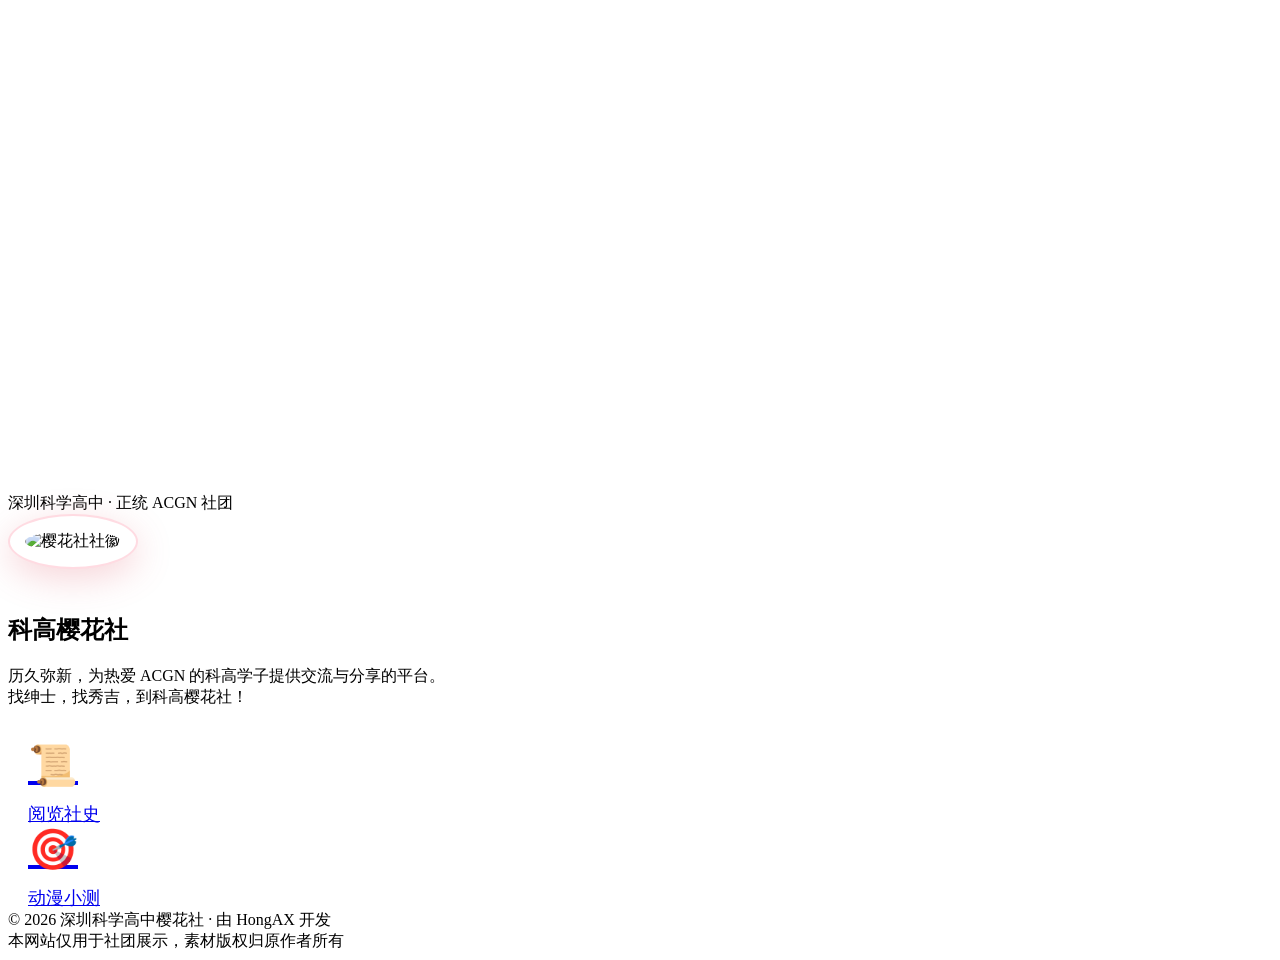
==== index.html @ a1b209fa "Add files via upload" ====
<!DOCTYPE html>
<html lang="zh-CN">
<head>
    <meta charset="UTF-8">
    <meta name="viewport" content="width=device-width, initial-scale=1.0">
    <title>科高樱花社 · 深圳科学高中 ACGN 同好会</title>
    <link rel="stylesheet" href="static/sakura.css">
    <style>
        /* ===== 针对主页的局部优化 ===== */
        .hero {
            padding-top: 120px;
        }
        .logo-wrapper {
            margin-bottom: 25px;
            display: inline-block;
            position: relative;
        }
        .logo-wrapper img {
            width: 160px;
            height: 160px;
            object-fit: contain;
            border-radius: 50%;
            background: #ffffff;
            padding: 15px;
            box-shadow: 0 10px 35px rgba(224, 90, 109, 0.25);
            transition: all 0.4s ease;
            border: 2px solid rgba(255, 183, 197, 0.5);
        }
        .logo-wrapper img:hover {
            transform: scale(1.05) rotate(5deg);
            box-shadow: 0 15px 45px rgba(224, 90, 109, 0.35);
        }
        .quick-nav {
            width: 100%;
            max-width: 800px;
            padding: 0 20px;
        }
        .btn-card {
            flex: 1;
            min-width: 260px;
            max-width: 360px;
            height: 140px;
            border-radius: 24px;
            padding: 20px;
        }
        .btn-card .icon {
            font-size: 2.5rem;
            margin-bottom: 12px;
        }
        .btn-card span {
            font-size: 1.15rem;
        }
        @media (max-width: 600px) {
            .hero { padding-top: 80px; }
            .logo-wrapper img { width: 130px; height: 130px; padding: 10px; }
            .btn-card { min-width: 100%; height: 110px; }
        }
    </style>
</head>
<body>
    <div class="sakura-bg" id="sakura-bg"></div>

    <section class="hero">
        <div class="hero-badge">深圳科学高中 · 正统 ACGN 社团</div>
        <div class="logo-wrapper">
            <img src="static/image/sakura.png" alt="樱花社社徽">
        </div>
        <h1>科高樱花社</h1>
        <p>历久弥新，为热爱 ACGN 的科高学子提供交流与分享的平台。<br>找绅士，找秀吉，到科高樱花社！</p>

        <div class="quick-nav">
            <a href="history/" class="btn-card">
                <div class="icon">📜</div>
                <span>阅览社史</span>
            </a>
            <a href="quiz/" class="btn-card">
                <div class="icon">🎯</div>
                <span>动漫小测</span>
            </a>
        </div>
    </section>

    <footer>
        © 2026 深圳科学高中樱花社 · 由 HongAX 开发<br>
        本网站仅用于社团展示，素材版权归原作者所有
    </footer>

    <script>
        const sakuraBg = document.getElementById('sakura-bg');
        for (let i = 0; i < 30; i++) {
            const sakura = document.createElement('div');
            sakura.classList.add('sakura');
            const size = Math.random() * 12 + 6;
            sakura.style.width = size + 'px';
            sakura.style.height = size + 'px';
            sakura.style.left = Math.random() * 100 + 'vw';
            sakura.style.animationDuration = (Math.random() * 5 + 8) + 's';
            sakura.style.animationDelay = Math.random() * 5 + 's';
            sakuraBg.appendChild(sakura);
        }
    </script>
    <script src="static/music-player.js" data-src="static/music/music.mp3"></script>
</body>
</html>
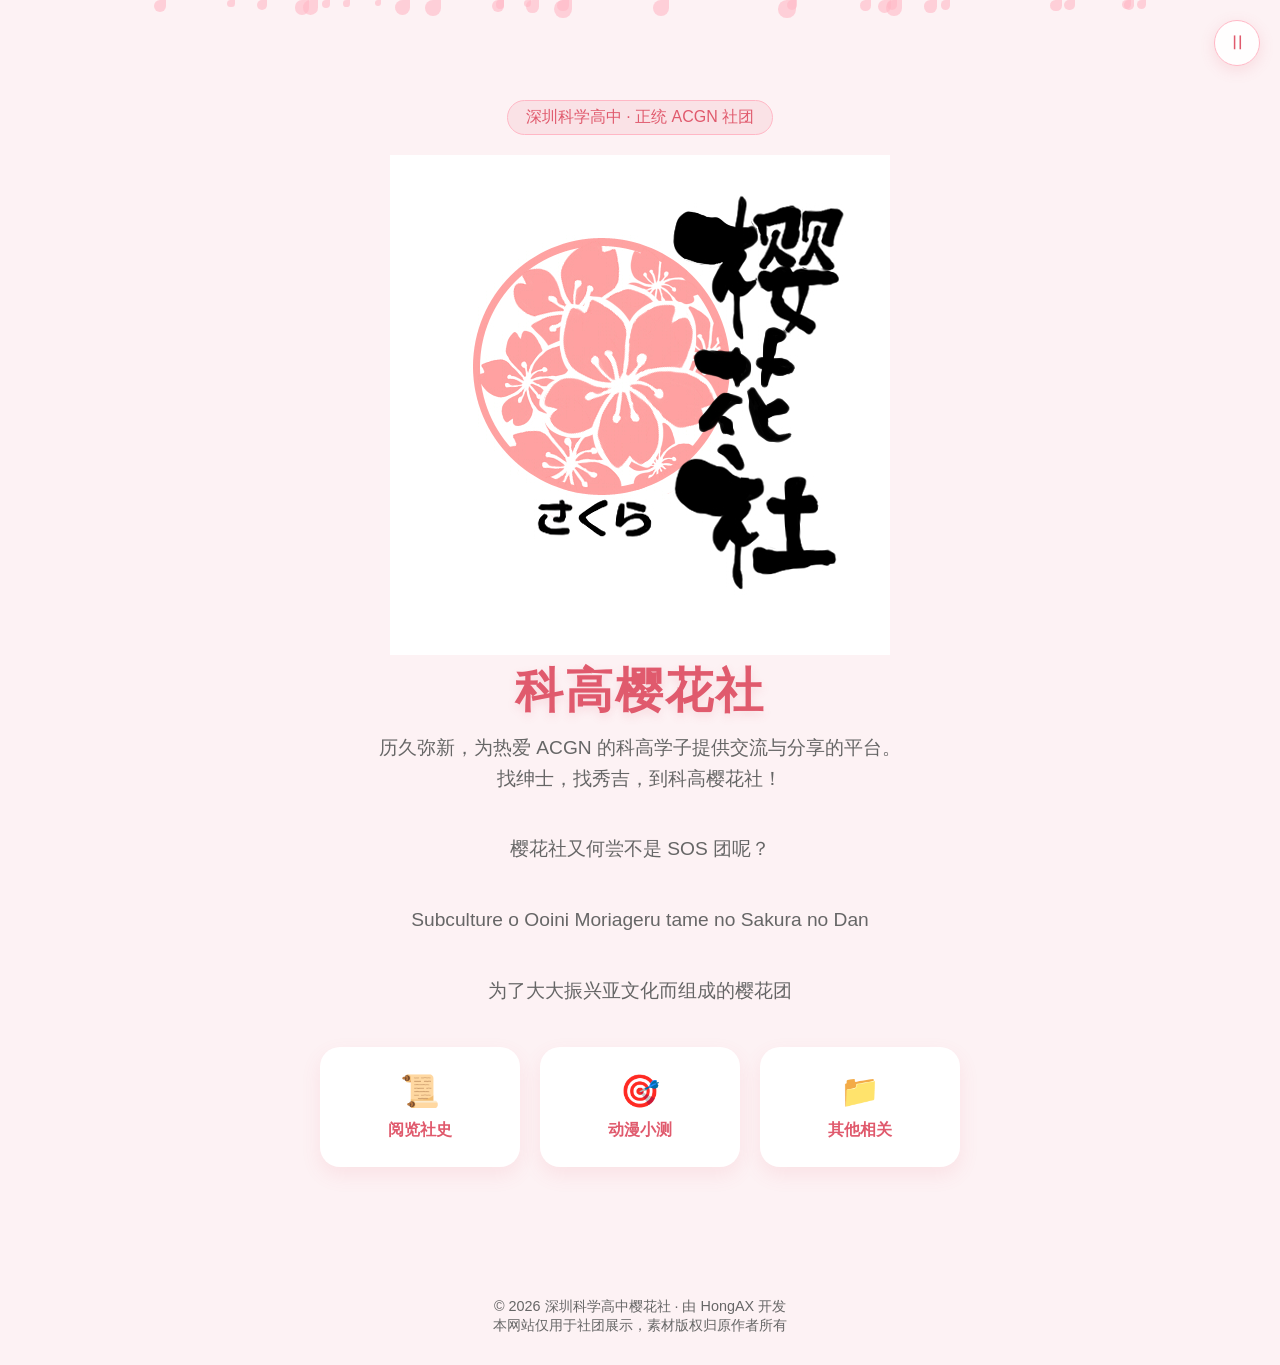
==== commit 202e36e8: "Add files via upload" ====
--- a/index.html
+++ b/index.html
@@ -5,57 +5,6 @@
     <meta name="viewport" content="width=device-width, initial-scale=1.0">
     <title>科高樱花社 · 深圳科学高中 ACGN 同好会</title>
     <link rel="stylesheet" href="static/sakura.css">
-    <style>
-        /* ===== 针对主页的局部优化 ===== */
-        .hero {
-            padding-top: 120px;
-        }
-        .logo-wrapper {
-            margin-bottom: 25px;
-            display: inline-block;
-            position: relative;
-        }
-        .logo-wrapper img {
-            width: 160px;
-            height: 160px;
-            object-fit: contain;
-            border-radius: 50%;
-            background: #ffffff;
-            padding: 15px;
-            box-shadow: 0 10px 35px rgba(224, 90, 109, 0.25);
-            transition: all 0.4s ease;
-            border: 2px solid rgba(255, 183, 197, 0.5);
-        }
-        .logo-wrapper img:hover {
-            transform: scale(1.05) rotate(5deg);
-            box-shadow: 0 15px 45px rgba(224, 90, 109, 0.35);
-        }
-        .quick-nav {
-            width: 100%;
-            max-width: 800px;
-            padding: 0 20px;
-        }
-        .btn-card {
-            flex: 1;
-            min-width: 260px;
-            max-width: 360px;
-            height: 140px;
-            border-radius: 24px;
-            padding: 20px;
-        }
-        .btn-card .icon {
-            font-size: 2.5rem;
-            margin-bottom: 12px;
-        }
-        .btn-card span {
-            font-size: 1.15rem;
-        }
-        @media (max-width: 600px) {
-            .hero { padding-top: 80px; }
-            .logo-wrapper img { width: 130px; height: 130px; padding: 10px; }
-            .btn-card { min-width: 100%; height: 110px; }
-        }
-    </style>
 </head>
 <body>
     <div class="sakura-bg" id="sakura-bg"></div>
@@ -68,6 +17,12 @@
         <h1>科高樱花社</h1>
         <p>历久弥新，为热爱 ACGN 的科高学子提供交流与分享的平台。<br>找绅士，找秀吉，到科高樱花社！</p>
 
+        <div class="sos-tribute">
+            <p class="sos-line1">樱花社又何尝不是 SOS 团呢？</p>
+            <p class="sos-line2">Subculture o Ooini Moriageru tame no Sakura no Dan</p>
+            <p class="sos-line3">为了大大振兴亚文化而组成的樱花团</p>
+        </div>
+
         <div class="quick-nav">
             <a href="history/" class="btn-card">
                 <div class="icon">📜</div>
@@ -76,6 +31,10 @@
             <a href="quiz/" class="btn-card">
                 <div class="icon">🎯</div>
                 <span>动漫小测</span>
+            </a>
+            <a href="links/" class="btn-card">
+                <div class="icon">📁</div>
+                <span>其他相关</span>
             </a>
         </div>
     </section>
--- a/static/sakura.css
+++ b/static/sakura.css
@@ -0,0 +1,447 @@
+:root {
+    --sakura-pink: #ffb7c5;
+    --sakura-dark: #e05a6d;
+    --bg-color: #fdf2f4;
+    --text-main: #333;
+    --text-sub: #666;
+    --card-bg: rgba(255, 255, 255, 0.85);
+}
+
+* {
+    margin: 0;
+    padding: 0;
+    box-sizing: border-box;
+    font-family: -apple-system, BlinkMacSystemFont, "Segoe UI", Roboto, "Helvetica Neue", Arial, sans-serif;
+}
+
+body {
+    background-color: var(--bg-color);
+    color: var(--text-main);
+    min-height: 100vh;
+    display: flex;
+    flex-direction: column;
+}
+
+/* ===== 导航栏 ===== */
+nav {
+    position: fixed;
+    top: 0;
+    width: 100%;
+    display: flex;
+    justify-content: center;
+    gap: 20px;
+    padding: 15px;
+    background: rgba(255, 255, 255, 0.85);
+    backdrop-filter: blur(10px);
+    box-shadow: 0 4px 15px rgba(0, 0, 0, 0.05);
+    z-index: 100;
+}
+
+nav a {
+    color: var(--text-sub);
+    text-decoration: none;
+    font-weight: 600;
+    padding: 5px 15px;
+    border-radius: 20px;
+    transition: all 0.3s;
+}
+
+nav a:hover,
+nav a.active {
+    background: var(--sakura-dark);
+    color: white;
+}
+
+/* ===== 页脚 ===== */
+footer {
+    text-align: center;
+    padding: 30px;
+    color: var(--text-sub);
+    font-size: 0.9rem;
+    margin-top: auto;
+}
+
+/* ===== 主页特有样式 ===== */
+.sakura-bg {
+    position: fixed;
+    top: 0;
+    left: 0;
+    width: 100%;
+    height: 100%;
+    pointer-events: none;
+    z-index: 0;
+    overflow: hidden;
+}
+
+.sakura {
+    position: absolute;
+    background: var(--sakura-pink);
+    border-radius: 50% 0 50% 50%;
+    opacity: 0.6;
+    animation: fall linear infinite;
+}
+
+@keyframes fall {
+    0% { transform: translateY(-10vh) rotate(0deg); }
+    100% { transform: translateY(110vh) rotate(360deg); }
+}
+
+.hero {
+    position: relative;
+    z-index: 1;
+    min-height: 80vh;
+    display: flex;
+    flex-direction: column;
+    align-items: center;
+    justify-content: center;
+    text-align: center;
+    padding: 100px 20px 40px;
+}
+
+.hero-badge {
+    display: inline-block;
+    background: rgba(224, 90, 109, 0.1);
+    color: var(--sakura-dark);
+    padding: 6px 18px;
+    border-radius: 30px;
+    font-weight: 500;
+    margin-bottom: 20px;
+    border: 1px solid var(--sakura-pink);
+}
+
+.hero h1 {
+    font-size: 3rem;
+    color: var(--sakura-dark);
+    margin-bottom: 10px;
+    letter-spacing: 2px;
+    text-shadow: 0 4px 10px rgba(224, 90, 109, 0.15);
+}
+
+.hero p {
+    font-size: 1.2rem;
+    color: var(--text-sub);
+    max-width: 600px;
+    line-height: 1.6;
+    margin-bottom: 40px;
+}
+
+.logo-container {
+    display: flex;
+    justify-content: center;
+    gap: 40px;
+    flex-wrap: wrap;
+    margin-bottom: 40px;
+}
+
+.logo-item {
+    background: var(--card-bg);
+    backdrop-filter: blur(8px);
+    padding: 20px;
+    border-radius: 20px;
+    box-shadow: 0 8px 25px rgba(0, 0, 0, 0.06);
+    transition: transform 0.3s;
+}
+
+.logo-item:hover { transform: translateY(-5px); }
+
+.logo-item img {
+    max-width: 180px;
+    height: auto;
+    display: block;
+    margin: 0 auto 10px;
+    border-radius: 10px;
+}
+
+.logo-item span {
+    font-size: 0.9rem;
+    color: var(--text-sub);
+    font-weight: 500;
+}
+
+.quick-nav {
+    display: flex;
+    gap: 20px;
+    justify-content: center;
+    flex-wrap: wrap;
+    z-index: 1;
+    position: relative;
+    margin-bottom: 60px;
+}
+
+.btn-card {
+    display: flex;
+    flex-direction: column;
+    align-items: center;
+    justify-content: center;
+    width: 200px;
+    height: 120px;
+    background: white;
+    border-radius: 20px;
+    text-decoration: none;
+    color: var(--text-main);
+    box-shadow: 0 8px 20px rgba(224, 90, 109, 0.1);
+    transition: all 0.3s;
+    border: 2px solid transparent;
+}
+
+.btn-card:hover {
+    border-color: var(--sakura-pink);
+    transform: scale(1.05);
+}
+
+.btn-card .icon { font-size: 2rem; margin-bottom: 10px; }
+.btn-card span { font-weight: 600; color: var(--sakura-dark); }
+
+/* ===== 社史页特有样式 ===== */
+.container {
+    max-width: 800px;
+    margin: 100px auto 0;
+    padding: 0 20px;
+    flex: 1;
+    width: 100%;
+}
+
+.page-title {
+    text-align: center;
+    margin-bottom: 50px;
+}
+
+.page-title h1 {
+    font-size: 2.5rem;
+    color: var(--sakura-dark);
+    margin-bottom: 10px;
+}
+
+.page-title p { color: var(--text-sub); }
+
+.timeline {
+    position: relative;
+    padding-left: 30px;
+}
+
+.timeline::before {
+    content: '';
+    position: absolute;
+    left: 0;
+    top: 0;
+    height: 100%;
+    width: 3px;
+    background: var(--sakura-pink);
+    border-radius: 2px;
+}
+
+.timeline-item {
+    position: relative;
+    margin-bottom: 40px;
+}
+
+.timeline-item::before {
+    content: '';
+    position: absolute;
+    left: -37px;
+    top: 5px;
+    width: 15px;
+    height: 15px;
+    border-radius: 50%;
+    background: var(--sakura-dark);
+    border: 3px solid #fff;
+    box-shadow: 0 0 0 3px var(--sakura-pink);
+}
+
+.timeline-content {
+    background: var(--card-bg);
+    padding: 25px;
+    border-radius: 16px;
+    box-shadow: 0 4px 15px rgba(0, 0, 0, 0.04);
+    transition: transform 0.3s;
+}
+
+.timeline-content:hover { transform: translateY(-3px); }
+
+.timeline-year {
+    display: inline-block;
+    background: rgba(224, 90, 109, 0.1);
+    color: var(--sakura-dark);
+    padding: 4px 12px;
+    border-radius: 20px;
+    font-weight: 700;
+    margin-bottom: 10px;
+}
+
+.timeline-content h3 {
+    margin-bottom: 10px;
+    color: #222;
+    font-size: 1.2rem;
+}
+
+.timeline-content p {
+    color: var(--text-sub);
+    line-height: 1.7;
+    font-size: 0.95rem;
+    margin-bottom: 8px;
+}
+
+.timeline-content .highlight {
+    color: var(--sakura-dark);
+    font-weight: 600;
+}
+
+.history-img {
+    max-width: 100%;
+    border-radius: 10px;
+    margin-top: 15px;
+    box-shadow: 0 2px 10px rgba(0, 0, 0, 0.1);
+}
+
+.appendix {
+    margin-top: 60px;
+    background: white;
+    border-radius: 20px;
+    padding: 30px;
+    box-shadow: 0 8px 25px rgba(0, 0, 0, 0.05);
+}
+
+.appendix h2 {
+    color: var(--sakura-dark);
+    margin-bottom: 20px;
+    font-size: 1.5rem;
+    border-bottom: 2px solid var(--sakura-pink);
+    padding-bottom: 10px;
+}
+
+.appendix table {
+    width: 100%;
+    border-collapse: collapse;
+    margin-bottom: 30px;
+}
+
+.appendix th,
+.appendix td {
+    text-align: left;
+    padding: 12px 10px;
+    border-bottom: 1px solid #f0f0f0;
+    font-size: 0.95rem;
+}
+
+.appendix th {
+    color: var(--sakura-dark);
+    font-weight: 600;
+}
+
+.appendix tr:hover { background-color: #fdf2f4; }
+
+/* ===== 小测试页特有样式 ===== */
+.quiz-card {
+    background: var(--card-bg);
+    border-radius: 24px;
+    padding: 40px 30px;
+    box-shadow: 0 10px 30px rgba(224, 90, 109, 0.1);
+}
+
+.quiz-card h1 {
+    text-align: center;
+    color: var(--sakura-dark);
+    margin-bottom: 30px;
+    font-size: 1.8rem;
+}
+
+.question { margin-bottom: 25px; }
+
+.question p {
+    font-weight: 600;
+    margin-bottom: 12px;
+    font-size: 1.05rem;
+}
+
+.options {
+    display: flex;
+    flex-direction: column;
+    gap: 10px;
+}
+
+.options label {
+    display: flex;
+    align-items: center;
+    background: #f9f9f9;
+    padding: 12px 15px;
+    border-radius: 12px;
+    cursor: pointer;
+    transition: all 0.2s;
+    border: 1px solid transparent;
+}
+
+.options label:hover {
+    background: #fdf2f4;
+    border-color: var(--sakura-pink);
+}
+
+.options input {
+    margin-right: 12px;
+    accent-color: var(--sakura-dark);
+}
+
+.btn-submit {
+    width: 100%;
+    padding: 15px;
+    background: var(--sakura-dark);
+    color: white;
+    border: none;
+    border-radius: 15px;
+    font-size: 1.1rem;
+    font-weight: 700;
+    cursor: pointer;
+    transition: all 0.3s;
+    margin-top: 20px;
+}
+
+.btn-submit:hover {
+    background: #c94b5b;
+    transform: translateY(-2px);
+    box-shadow: 0 6px 15px rgba(224, 90, 109, 0.3);
+}
+
+.result { text-align: center; display: none; }
+.result h2 { color: var(--sakura-dark); font-size: 2rem; margin-bottom: 15px; }
+.result p { font-size: 1.1rem; color: var(--text-sub); line-height: 1.6; margin-bottom: 20px; }
+.result .score { font-size: 3rem; color: var(--sakura-dark); font-weight: bold; }
+
+/* ===== 响应式 ===== */
+@media (max-width: 600px) {
+    .hero h1 { font-size: 2.2rem; }
+    .page-title h1 { font-size: 2rem; }
+    .logo-container { gap: 20px; }
+    .logo-item img { max-width: 120px; }
+}
+
+/* ===== 背景音乐开关 ===== */
+#music-toggle {
+    position: fixed;
+    top: 20px;
+    right: 20px;
+    z-index: 1000;
+    width: 46px;
+    height: 46px;
+    border-radius: 50%;
+    border: 1px solid var(--sakura-pink);
+    background: rgba(255, 255, 255, 0.9);
+    backdrop-filter: blur(8px);
+    color: var(--sakura-dark);
+    font-size: 1.2rem;
+    cursor: pointer;
+    display: flex;
+    align-items: center;
+    justify-content: center;
+    box-shadow: 0 4px 15px rgba(224, 90, 109, 0.15);
+    transition: all 0.3s;
+}
+
+#music-toggle:hover {
+    background: var(--sakura-dark);
+    color: white;
+    transform: translateY(-2px) scale(1.05);
+    box-shadow: 0 6px 20px rgba(224, 90, 109, 0.3);
+}
+
+#music-toggle.muted {
+    opacity: 0.6;
+}
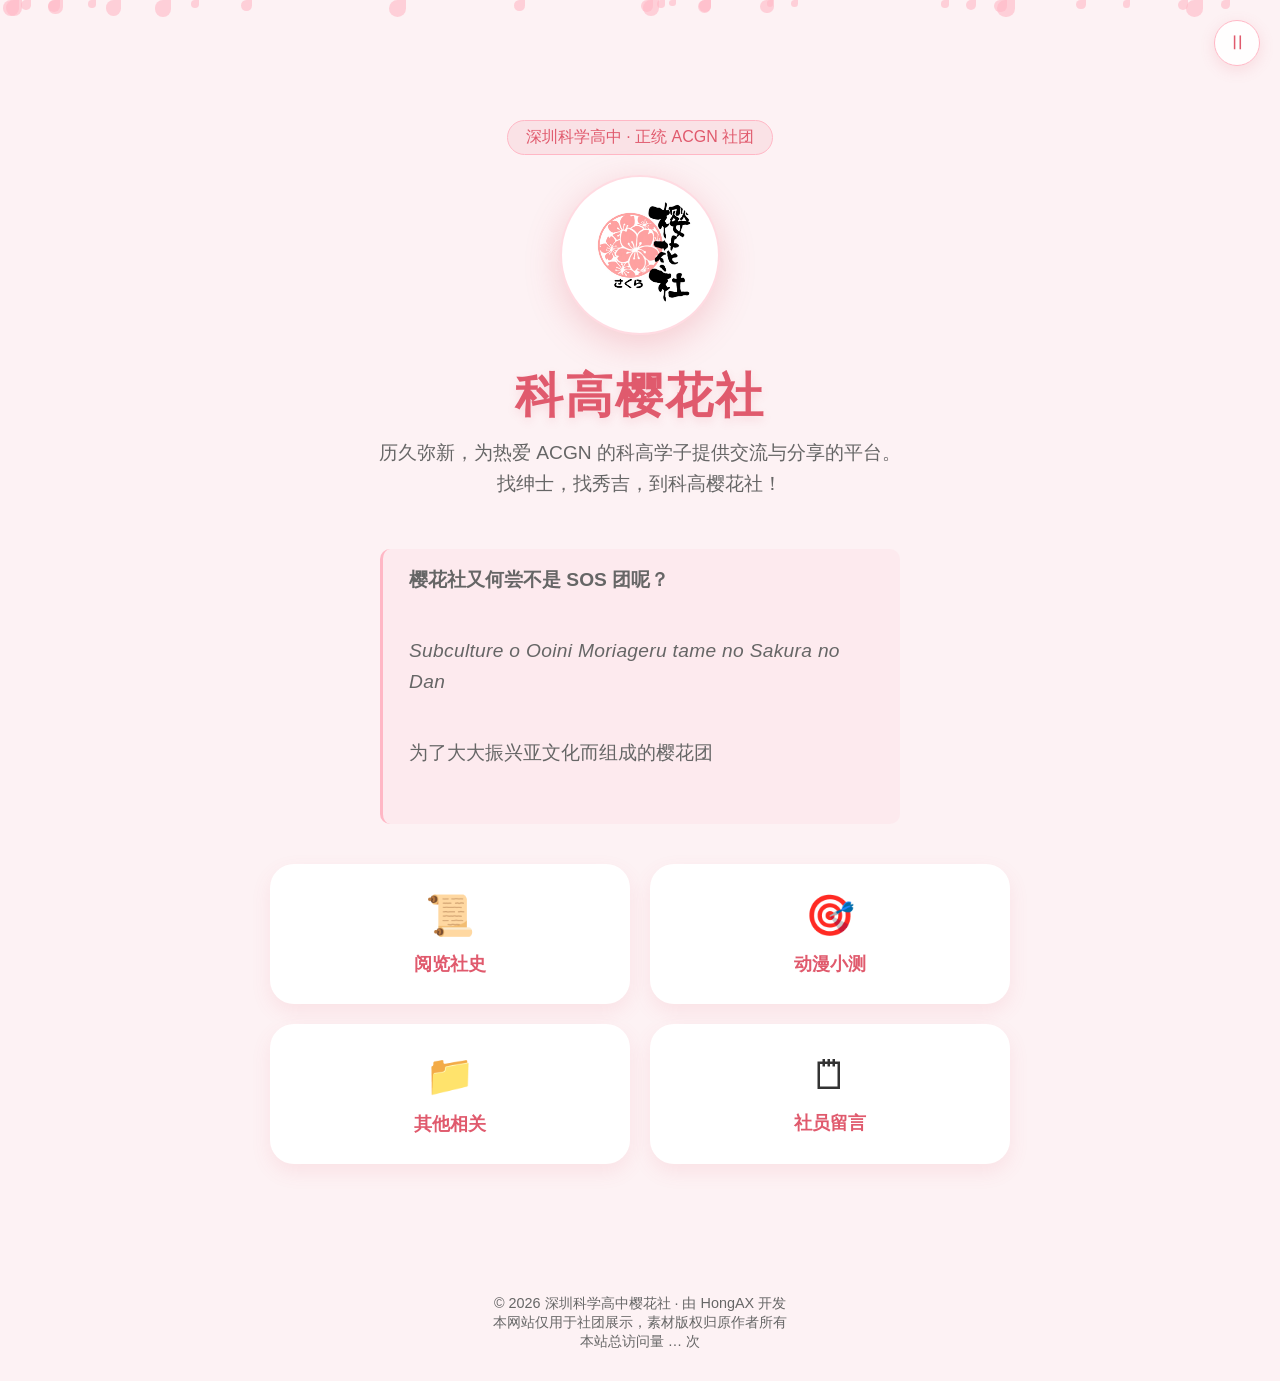
==== commit b3e175b9: "更新 index.html" ====
--- a/index.html
+++ b/index.html
@@ -36,12 +36,19 @@
                 <div class="icon">📁</div>
                 <span>其他相关</span>
             </a>
+            <a href="comment/" class="btn-card">
+                <div class="icon">🗒</div>
+                <span>社员留言</span>
+            </a>
         </div>
     </section>
 
     <footer>
         © 2026 深圳科学高中樱花社 · 由 HongAX 开发<br>
         本网站仅用于社团展示，素材版权归原作者所有
+        <div class="visit-counter">
+            <span id="busuanzi_container_site_pv">本站总访问量 <span id="busuanzi_value_site_pv">…</span> 次</span>
+        </div>
     </footer>
 
     <script>
@@ -59,5 +66,6 @@
         }
     </script>
     <script src="static/music-player.js" data-src="static/music/music.mp3"></script>
+    <script defer src="https://events.vercount.one/js"></script>
 </body>
 </html>
--- a/static/sakura.css
+++ b/static/sakura.css
@@ -22,37 +22,11 @@
     flex-direction: column;
 }
 
-/* ===== 导航栏 ===== */
-nav {
-    position: fixed;
-    top: 0;
-    width: 100%;
-    display: flex;
-    justify-content: center;
-    gap: 20px;
-    padding: 15px;
-    background: rgba(255, 255, 255, 0.85);
-    backdrop-filter: blur(10px);
-    box-shadow: 0 4px 15px rgba(0, 0, 0, 0.05);
-    z-index: 100;
-}
-
-nav a {
-    color: var(--text-sub);
-    text-decoration: none;
-    font-weight: 600;
-    padding: 5px 15px;
-    border-radius: 20px;
-    transition: all 0.3s;
-}
-
-nav a:hover,
-nav a.active {
-    background: var(--sakura-dark);
-    color: white;
-}
-
-/* ===== 页脚 ===== */
+/* ============================================================
+   一、全局元素
+   ============================================================ */
+
+/* 页脚 */
 footer {
     text-align: center;
     padding: 30px;
@@ -61,7 +35,7 @@
     margin-top: auto;
 }
 
-/* ===== 主页特有样式 ===== */
+/* 樱花飘落背景 */
 .sakura-bg {
     position: fixed;
     top: 0;
@@ -86,6 +60,93 @@
     100% { transform: translateY(110vh) rotate(360deg); }
 }
 
+/* 通用内容容器（社史 / 小测试 / 链接页共用） */
+.container {
+    max-width: 800px;
+    margin: 100px auto 0;
+    padding: 0 20px;
+    flex: 1;
+    width: 100%;
+}
+
+/* 通用页面标题 */
+.page-title {
+    text-align: center;
+    margin-bottom: 50px;
+}
+
+.page-title h1 {
+    font-size: 2.5rem;
+    color: var(--sakura-dark);
+    margin-bottom: 10px;
+}
+
+.page-title p { color: var(--text-sub); }
+
+/* 返回主页悬浮按钮（子页面共用） */
+.back-home {
+    position: fixed;
+    top: 20px;
+    left: 20px;
+    z-index: 100;
+    background: rgba(255, 255, 255, 0.9);
+    backdrop-filter: blur(8px);
+    color: var(--sakura-dark);
+    text-decoration: none;
+    font-weight: 600;
+    padding: 8px 18px;
+    border-radius: 30px;
+    box-shadow: 0 4px 15px rgba(224, 90, 109, 0.15);
+    transition: all 0.3s;
+    border: 1px solid var(--sakura-pink);
+    font-size: 0.9rem;
+}
+
+.back-home:hover {
+    background: var(--sakura-dark);
+    color: white;
+    transform: translateY(-2px);
+    box-shadow: 0 6px 20px rgba(224, 90, 109, 0.3);
+}
+
+/* 背景音乐开关 */
+#music-toggle {
+    position: fixed;
+    top: 20px;
+    right: 20px;
+    z-index: 1000;
+    width: 46px;
+    height: 46px;
+    border-radius: 50%;
+    border: 1px solid var(--sakura-pink);
+    background: rgba(255, 255, 255, 0.9);
+    backdrop-filter: blur(8px);
+    color: var(--sakura-dark);
+    font-size: 1.2rem;
+    cursor: pointer;
+    display: flex;
+    align-items: center;
+    justify-content: center;
+    box-shadow: 0 4px 15px rgba(224, 90, 109, 0.15);
+    transition: all 0.3s;
+}
+
+#music-toggle:hover {
+    background: var(--sakura-dark);
+    color: white;
+    transform: translateY(-2px) scale(1.05);
+    box-shadow: 0 6px 20px rgba(224, 90, 109, 0.3);
+}
+
+#music-toggle.muted {
+    opacity: 0.6;
+}
+
+
+/* ============================================================
+   二、主页样式
+   ============================================================ */
+
 .hero {
     position: relative;
     z-index: 1;
@@ -95,7 +156,7 @@
     align-items: center;
     justify-content: center;
     text-align: center;
-    padding: 100px 20px 40px;
+    padding: 120px 20px 40px; /* 覆盖基础 padding-top */
 }
 
 .hero-badge {
@@ -125,39 +186,31 @@
     margin-bottom: 40px;
 }
 
-.logo-container {
-    display: flex;
-    justify-content: center;
-    gap: 40px;
-    flex-wrap: wrap;
-    margin-bottom: 40px;
-}
-
-.logo-item {
-    background: var(--card-bg);
-    backdrop-filter: blur(8px);
-    padding: 20px;
-    border-radius: 20px;
-    box-shadow: 0 8px 25px rgba(0, 0, 0, 0.06);
-    transition: transform 0.3s;
-}
-
-.logo-item:hover { transform: translateY(-5px); }
-
-.logo-item img {
-    max-width: 180px;
-    height: auto;
-    display: block;
-    margin: 0 auto 10px;
-    border-radius: 10px;
-}
-
-.logo-item span {
-    font-size: 0.9rem;
-    color: var(--text-sub);
-    font-weight: 500;
-}
-
+/* 社徽 Logo */
+.logo-wrapper {
+    margin-bottom: 25px;
+    display: inline-block;
+    position: relative;
+}
+
+.logo-wrapper img {
+    width: 160px;
+    height: 160px;
+    object-fit: contain;
+    border-radius: 50%;
+    background: #ffffff;
+    padding: 15px;
+    box-shadow: 0 10px 35px rgba(224, 90, 109, 0.25);
+    transition: all 0.4s ease;
+    border: 2px solid rgba(255, 183, 197, 0.5);
+}
+
+.logo-wrapper img:hover {
+    transform: scale(1.05) rotate(5deg);
+    box-shadow: 0 15px 45px rgba(224, 90, 109, 0.35);
+}
+
+/* 快捷入口 */
 .quick-nav {
     display: flex;
     gap: 20px;
@@ -166,6 +219,9 @@
     z-index: 1;
     position: relative;
     margin-bottom: 60px;
+    width: 100%;
+    max-width: 800px;
+    padding: 0 20px;
 }
 
 .btn-card {
@@ -173,15 +229,18 @@
     flex-direction: column;
     align-items: center;
     justify-content: center;
-    width: 200px;
-    height: 120px;
+    flex: 1;
+    min-width: 260px;
+    max-width: 360px;
+    height: 140px;
     background: white;
-    border-radius: 20px;
+    border-radius: 24px;
     text-decoration: none;
     color: var(--text-main);
     box-shadow: 0 8px 20px rgba(224, 90, 109, 0.1);
     transition: all 0.3s;
     border: 2px solid transparent;
+    padding: 20px;
 }
 
 .btn-card:hover {
@@ -189,30 +248,47 @@
     transform: scale(1.05);
 }
 
-.btn-card .icon { font-size: 2rem; margin-bottom: 10px; }
-.btn-card span { font-weight: 600; color: var(--sakura-dark); }
-
-/* ===== 社史页特有样式 ===== */
-.container {
-    max-width: 800px;
-    margin: 100px auto 0;
-    padding: 0 20px;
-    flex: 1;
-    width: 100%;
-}
-
-.page-title {
-    text-align: center;
-    margin-bottom: 50px;
-}
-
-.page-title h1 {
-    font-size: 2.5rem;
-    color: var(--sakura-dark);
-    margin-bottom: 10px;
-}
-
-.page-title p { color: var(--text-sub); }
+.btn-card .icon { font-size: 2.5rem; margin-bottom: 12px; }
+.btn-card span { font-weight: 600; color: var(--sakura-dark); font-size: 1.15rem; }
+
+/* S.O.S. 团致敬 */
+.sos-tribute {
+    margin-top: 10px;
+    margin-bottom: 40px;
+    padding: 16px 26px;
+    background: rgba(255, 183, 197, 0.12);
+    border-left: 3px solid var(--sakura-pink);
+    border-radius: 10px;
+    text-align: left;
+    max-width: 520px;
+    display: inline-block;
+}
+
+.sos-line1 {
+    font-size: 0.95rem;
+    color: var(--sakura-dark);
+    font-weight: 700;
+    margin-bottom: 8px;
+}
+
+.sos-line2 {
+    font-size: 0.8rem;
+    color: var(--text-sub);
+    font-style: italic;
+    letter-spacing: 0.3px;
+    margin-bottom: 5px;
+    word-break: break-word;
+}
+
+.sos-line3 {
+    font-size: 0.85rem;
+    color: var(--text-sub);
+}
+
+
+/* ============================================================
+   三、社史页样式
+   ============================================================ */
 
 .timeline {
     position: relative;
@@ -286,13 +362,28 @@
     font-weight: 600;
 }
 
+/* 社史图片 */
 .history-img {
     max-width: 100%;
-    border-radius: 10px;
+    height: auto;
+    border-radius: 12px;
+    box-shadow: 0 4px 15px rgba(0, 0, 0, 0.1);
     margin-top: 15px;
-    box-shadow: 0 2px 10px rgba(0, 0, 0, 0.1);
-}
-
+    display: block;
+}
+
+.history-img-grid {
+    display: grid;
+    grid-template-columns: 1fr 1fr;
+    gap: 15px;
+    margin-top: 15px;
+}
+
+.history-img-grid .history-img {
+    margin-top: 0;
+}
+
+/* 附录表格 */
 .appendix {
     margin-top: 60px;
     background: white;
@@ -330,7 +421,11 @@
 
 .appendix tr:hover { background-color: #fdf2f4; }
 
-/* ===== 小测试页特有样式 ===== */
+
+/* ============================================================
+   四、小测试页样式
+   ============================================================ */
+
 .quiz-card {
     background: var(--card-bg);
     border-radius: 24px;
@@ -345,7 +440,29 @@
     font-size: 1.8rem;
 }
 
-.question { margin-bottom: 25px; }
+/* 进度显示 */
+.progress-bar {
+    text-align: center;
+    margin-bottom: 20px;
+    color: var(--text-sub);
+    font-size: 0.95rem;
+    font-weight: 500;
+}
+
+.progress-bar .current {
+    color: var(--sakura-dark);
+    font-weight: 700;
+    font-size: 1.1rem;
+}
+
+/* 单题卡片 */
+.question {
+    margin-bottom: 25px;
+    min-height: 200px;
+    display: flex;
+    flex-direction: column;
+    justify-content: center;
+}
 
 .question p {
     font-weight: 600;
@@ -380,6 +497,7 @@
     accent-color: var(--sakura-dark);
 }
 
+/* 通用提交按钮 */
 .btn-submit {
     width: 100%;
     padding: 15px;
@@ -400,48 +518,214 @@
     box-shadow: 0 6px 15px rgba(224, 90, 109, 0.3);
 }
 
+/* 上一题 / 下一题按钮 */
+.nav-buttons {
+    display: flex;
+    gap: 12px;
+    margin-top: 25px;
+}
+
+.btn-nav {
+    flex: 1;
+    padding: 14px;
+    border: 1px solid var(--sakura-pink);
+    background: rgba(255, 255, 255, 0.6);
+    color: var(--sakura-dark);
+    border-radius: 15px;
+    font-size: 1rem;
+    font-weight: 600;
+    cursor: pointer;
+    transition: all 0.3s;
+    font-family: inherit;
+}
+
+.btn-nav:hover:not(:disabled) {
+    background: var(--sakura-pink);
+    color: white;
+    transform: translateY(-2px);
+    box-shadow: 0 6px 15px rgba(224, 90, 109, 0.2);
+}
+
+.btn-nav:disabled {
+    opacity: 0.35;
+    cursor: not-allowed;
+}
+
+/* 淡入动画 */
+.fade-in {
+    animation: fadeIn 0.3s ease;
+}
+
+@keyframes fadeIn {
+    from { opacity: 0; transform: translateX(10px); }
+    to { opacity: 1; transform: translateX(0); }
+}
+
+/* 结果页 */
 .result { text-align: center; display: none; }
 .result h2 { color: var(--sakura-dark); font-size: 2rem; margin-bottom: 15px; }
 .result p { font-size: 1.1rem; color: var(--text-sub); line-height: 1.6; margin-bottom: 20px; }
 .result .score { font-size: 3rem; color: var(--sakura-dark); font-weight: bold; }
 
-/* ===== 响应式 ===== */
+.result-buttons {
+    display: flex;
+    gap: 12px;
+    flex-wrap: wrap;
+}
+
+.result-buttons .btn-submit {
+    flex: 1;
+    min-width: 140px;
+}
+
+/* 次级按钮（再测一次旁边的“看看社史”） */
+.btn-outline {
+    background: rgba(255, 255, 255, 0.6);
+    color: var(--sakura-dark);
+    border: 1px solid var(--sakura-pink);
+}
+
+.btn-outline:hover {
+    background: var(--sakura-pink);
+    color: white;
+}
+
+
+/* ============================================================
+   五、相关链接页样式
+   ============================================================ */
+
+.link-section {
+    margin-bottom: 50px;
+}
+
+.link-section-title {
+    font-size: 1.4rem;
+    color: var(--sakura-dark);
+    margin-bottom: 20px;
+    padding-left: 12px;
+    border-left: 4px solid var(--sakura-pink);
+    font-weight: 700;
+}
+
+.link-grid {
+    display: grid;
+    grid-template-columns: repeat(auto-fill, minmax(260px, 1fr));
+    gap: 18px;
+}
+
+.link-card {
+    display: flex;
+    align-items: center;
+    gap: 16px;
+    padding: 20px 22px;
+    background: var(--card-bg);
+    border-radius: 20px;
+    text-decoration: none;
+    color: var(--text-main);
+    box-shadow: 0 6px 20px rgba(224, 90, 109, 0.08);
+    border: 2px solid transparent;
+    transition: all 0.3s ease;
+    position: relative;
+    overflow: hidden;
+}
+
+.link-card:hover {
+    border-color: var(--sakura-pink);
+    transform: translateY(-4px);
+    box-shadow: 0 12px 30px rgba(224, 90, 109, 0.18);
+}
+
+.link-card::before {
+    content: '';
+    position: absolute;
+    top: 0;
+    left: 0;
+    width: 4px;
+    height: 100%;
+    background: var(--sakura-pink);
+    transform: scaleY(0);
+    transition: transform 0.3s;
+    transform-origin: top;
+}
+
+.link-card:hover::before {
+    transform: scaleY(1);
+}
+
+.link-icon {
+    font-size: 2rem;
+    width: 52px;
+    height: 52px;
+    display: flex;
+    align-items: center;
+    justify-content: center;
+    background: rgba(255, 183, 197, 0.2);
+    border-radius: 14px;
+    flex-shrink: 0;
+    transition: all 0.3s;
+}
+
+.link-card:hover .link-icon {
+    background: rgba(255, 183, 197, 0.4);
+    transform: scale(1.08);
+}
+
+.link-info {
+    flex: 1;
+    min-width: 0;
+}
+
+.link-name {
+    font-size: 1.05rem;
+    font-weight: 600;
+    color: var(--sakura-dark);
+    margin-bottom: 4px;
+}
+
+.link-desc {
+    font-size: 0.82rem;
+    color: var(--text-sub);
+    line-height: 1.4;
+}
+
+.link-arrow {
+    color: var(--sakura-pink);
+    font-size: 1.2rem;
+    transition: transform 0.3s;
+    flex-shrink: 0;
+}
+
+.link-card:hover .link-arrow {
+    transform: translateX(4px);
+    color: var(--sakura-dark);
+}
+
+
+/* ============================================================
+   六、响应式
+   ============================================================ */
+
 @media (max-width: 600px) {
+    .hero { padding-top: 80px; }
     .hero h1 { font-size: 2.2rem; }
     .page-title h1 { font-size: 2rem; }
-    .logo-container { gap: 20px; }
-    .logo-item img { max-width: 120px; }
-}
-
-/* ===== 背景音乐开关 ===== */
-#music-toggle {
-    position: fixed;
-    top: 20px;
-    right: 20px;
-    z-index: 1000;
-    width: 46px;
-    height: 46px;
-    border-radius: 50%;
-    border: 1px solid var(--sakura-pink);
-    background: rgba(255, 255, 255, 0.9);
-    backdrop-filter: blur(8px);
-    color: var(--sakura-dark);
-    font-size: 1.2rem;
-    cursor: pointer;
-    display: flex;
-    align-items: center;
-    justify-content: center;
-    box-shadow: 0 4px 15px rgba(224, 90, 109, 0.15);
-    transition: all 0.3s;
-}
-
-#music-toggle:hover {
-    background: var(--sakura-dark);
-    color: white;
-    transform: translateY(-2px) scale(1.05);
-    box-shadow: 0 6px 20px rgba(224, 90, 109, 0.3);
-}
-
-#music-toggle.muted {
-    opacity: 0.6;
+    .logo-wrapper img { width: 130px; height: 130px; padding: 10px; }
+    .btn-card { min-width: 100%; height: 110px; }
+    .sos-tribute {
+        padding: 12px 18px;
+        margin-bottom: 30px;
+    }
+    .sos-line1 { font-size: 0.9rem; }
+    .sos-line2 { font-size: 0.72rem; }
+    .sos-line3 { font-size: 0.8rem; }
+    .history-img-grid {
+        grid-template-columns: 1fr;
+    }
+    .link-grid {
+        grid-template-columns: 1fr;
+    }
+    .link-card {
+        padding: 16px 18px;
+    }
 }
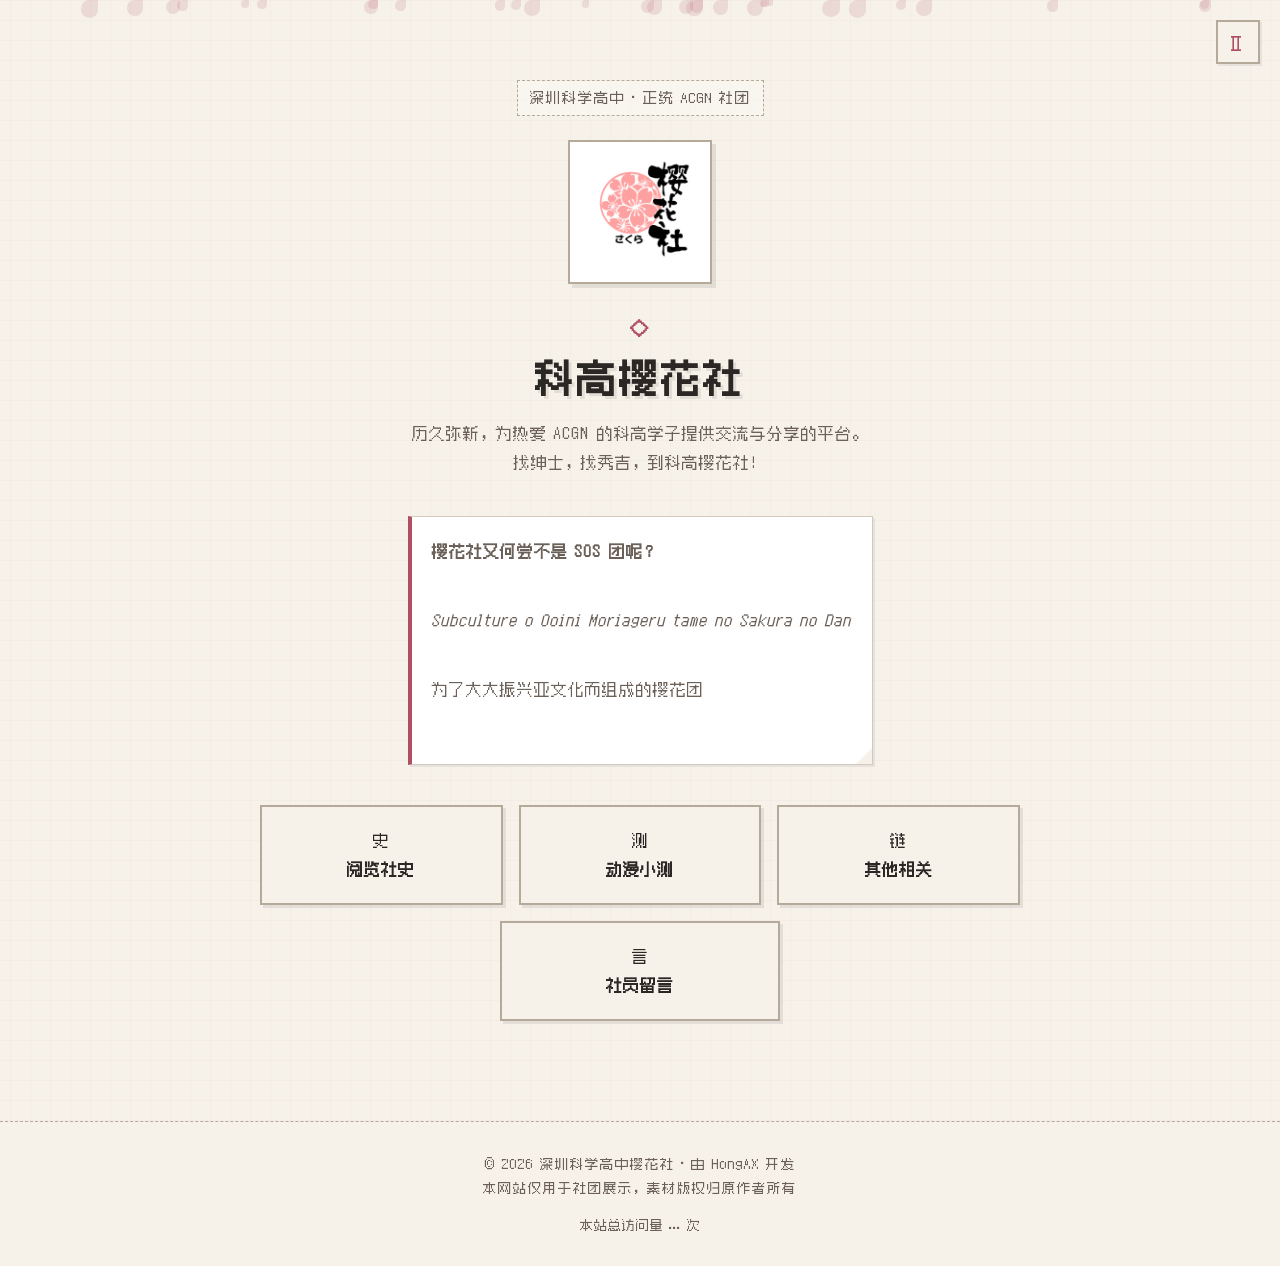
==== commit 21de3a18: "更新 index.html" ====
--- a/index.html
+++ b/index.html
@@ -25,19 +25,19 @@
 
         <div class="quick-nav">
             <a href="history/" class="btn-card">
-                <div class="icon">📜</div>
+                <div class="icon-seal">史</div>
                 <span>阅览社史</span>
             </a>
             <a href="quiz/" class="btn-card">
-                <div class="icon">🎯</div>
+                <div class="icon-seal">测</div>
                 <span>动漫小测</span>
             </a>
             <a href="links/" class="btn-card">
-                <div class="icon">📁</div>
+                <div class="icon-seal">链</div>
                 <span>其他相关</span>
             </a>
             <a href="comment/" class="btn-card">
-                <div class="icon">🗒</div>
+                <div class="icon-seal">言</div>
                 <span>社员留言</span>
             </a>
         </div>
--- a/static/sakura.css
+++ b/static/sakura.css
@@ -1,17 +1,37 @@
+/* 引入本地像素字体 */
+@font-face {
+    font-family: 'Zpix';
+    src: url('./fonts/Zpix.woff2') format('woff2'),
+         url('./fonts/Zpix.ttf') format('truetype');
+    font-weight: normal;
+    font-style: normal;
+    font-display: swap;
+}
+
+/* ============================================================
+   颜色变量：统一亮色主题（复古羊皮纸感）
+   ============================================================ */
 :root {
-    --sakura-pink: #ffb7c5;
-    --sakura-dark: #e05a6d;
-    --bg-color: #fdf2f4;
-    --text-main: #333;
-    --text-sub: #666;
-    --card-bg: rgba(255, 255, 255, 0.85);
+    --bg-color: #f6f1e9; /* 稍微加深一点底色 */
+    --text-main: #2b2725;
+    --text-sub: #6b6159;
+    --sakura-pink: #b04e62;
+    --sakura-light: #d67a8b;
+    --sakura-dark: #853545;
+    --border-color: #d3c9bd; /* 实体边框色，比纯透明更真实 */
+    --border-dark: #b5a99a;
+    
+    /* 实体硬阴影：模拟复古像素风 */
+    --shadow-hard: 3px 3px 0 rgba(0, 0, 0, 0.08);
+    --shadow-hard-sm: 2px 2px 0 rgba(0, 0, 0, 0.06);
+    --shadow-inset: inset 0 1px 0 rgba(255, 255, 255, 0.6);
 }
 
 * {
     margin: 0;
     padding: 0;
     box-sizing: border-box;
-    font-family: -apple-system, BlinkMacSystemFont, "Segoe UI", Roboto, "Helvetica Neue", Arial, sans-serif;
+    font-family: 'Zpix', -apple-system, BlinkMacSystemFont, "Segoe UI", Roboto, sans-serif;
 }
 
 body {
@@ -20,19 +40,28 @@
     min-height: 100vh;
     display: flex;
     flex-direction: column;
+    line-height: 1.8;
+    -webkit-font-smoothing: antialiased;
+    /* 给背景加一点点极其微弱的复古网格/噪点，增加纸张质感 */
+    background-image: 
+        linear-gradient(rgba(211, 201, 189, 0.1) 1px, transparent 1px),
+        linear-gradient(90deg, rgba(211, 201, 189, 0.1) 1px, transparent 1px);
+    background-size: 20px 20px;
+    background-position: center top;
 }
 
 /* ============================================================
    一、全局元素
    ============================================================ */
 
-/* 页脚 */
 footer {
     text-align: center;
     padding: 30px;
     color: var(--text-sub);
-    font-size: 0.9rem;
+    font-size: 0.85rem;
     margin-top: auto;
+    border-top: 1px dashed var(--border-dark);
+    background: var(--bg-color);
 }
 
 /* 樱花飘落背景 */
@@ -51,173 +80,198 @@
     position: absolute;
     background: var(--sakura-pink);
     border-radius: 50% 0 50% 50%;
-    opacity: 0.6;
+    opacity: 0.15;
     animation: fall linear infinite;
 }
 
 @keyframes fall {
-    0% { transform: translateY(-10vh) rotate(0deg); }
+    0%   { transform: translateY(-10vh) rotate(0deg); }
     100% { transform: translateY(110vh) rotate(360deg); }
 }
 
-/* 通用内容容器（社史 / 小测试 / 链接页共用） */
+/* 通用内容容器 */
 .container {
-    max-width: 800px;
+    max-width: 840px;
     margin: 100px auto 0;
-    padding: 0 20px;
+    padding: 0 24px;
     flex: 1;
     width: 100%;
+    position: relative;
+    z-index: 1;
 }
 
 /* 通用页面标题 */
 .page-title {
     text-align: center;
-    margin-bottom: 50px;
+    margin-bottom: 56px;
 }
 
 .page-title h1 {
-    font-size: 2.5rem;
-    color: var(--sakura-dark);
-    margin-bottom: 10px;
-}
-
-.page-title p { color: var(--text-sub); }
-
-/* 返回主页悬浮按钮（子页面共用） */
+    font-size: 1.8rem;
+    color: var(--text-main);
+    margin-bottom: 16px;
+    /* 字体硬阴影，增加立体感 */
+    text-shadow: 2px 2px 0px rgba(0,0,0,0.08);
+}
+
+.page-title p { 
+    color: var(--text-sub); 
+    font-size: 0.9rem;
+}
+
+/* 标题下方装饰线 */
+.page-title::after {
+    content: '';
+    display: block;
+    width: 40px;
+    height: 4px;
+    margin: 20px auto 0;
+    background: var(--sakura-pink);
+    /* 像素风的硬阴影 */
+    box-shadow: 2px 2px 0 var(--border-dark);
+}
+
+/* 返回主页悬浮按钮 */
 .back-home {
     position: fixed;
     top: 20px;
     left: 20px;
     z-index: 100;
-    background: rgba(255, 255, 255, 0.9);
-    backdrop-filter: blur(8px);
-    color: var(--sakura-dark);
+    background: var(--bg-color);
+    color: var(--sakura-pink);
     text-decoration: none;
-    font-weight: 600;
-    padding: 8px 18px;
-    border-radius: 30px;
-    box-shadow: 0 4px 15px rgba(224, 90, 109, 0.15);
-    transition: all 0.3s;
-    border: 1px solid var(--sakura-pink);
-    font-size: 0.9rem;
-}
-
+    font-weight: 500;
+    padding: 8px 16px;
+    border-radius: 0; /* 回归直角 */
+    border: 2px solid var(--border-dark);
+    box-shadow: var(--shadow-hard-sm);
+    transition: all 0.1s; /* 像素风交互要快 */
+}
 .back-home:hover {
-    background: var(--sakura-dark);
-    color: white;
-    transform: translateY(-2px);
-    box-shadow: 0 6px 20px rgba(224, 90, 109, 0.3);
-}
-
-/* 背景音乐开关 */
+    background: var(--sakura-pink);
+    color: #fff;
+    border-color: var(--sakura-dark);
+}
+.back-home:active {
+    transform: translate(2px, 2px); /* 按下的实体感 */
+    box-shadow: none;
+}
+
+/* 悬浮开关 */
 #music-toggle {
     position: fixed;
+    right: 20px;
     top: 20px;
-    right: 20px;
     z-index: 1000;
-    width: 46px;
-    height: 46px;
-    border-radius: 50%;
-    border: 1px solid var(--sakura-pink);
-    background: rgba(255, 255, 255, 0.9);
-    backdrop-filter: blur(8px);
-    color: var(--sakura-dark);
+    width: 44px;
+    height: 44px;
+    border-radius: 0;
+    border: 2px solid var(--border-dark);
+    background: var(--bg-color);
+    color: var(--sakura-pink);
     font-size: 1.2rem;
     cursor: pointer;
     display: flex;
     align-items: center;
     justify-content: center;
-    box-shadow: 0 4px 15px rgba(224, 90, 109, 0.15);
-    transition: all 0.3s;
-}
-
+    box-shadow: var(--shadow-hard-sm);
+    transition: all 0.1s;
+}
 #music-toggle:hover {
-    background: var(--sakura-dark);
-    color: white;
-    transform: translateY(-2px) scale(1.05);
-    box-shadow: 0 6px 20px rgba(224, 90, 109, 0.3);
-}
-
-#music-toggle.muted {
-    opacity: 0.6;
-}
-
+    background: var(--sakura-pink);
+    color: #fff;
+    border-color: var(--sakura-dark);
+}
+#music-toggle:active {
+    transform: translate(2px, 2px);
+    box-shadow: none;
+}
+#music-toggle.muted { opacity: 0.6; }
+
+/* 访问计数器 */
+.visit-counter {
+    margin-top: 12px;
+    font-size: 0.8rem;
+    color: var(--text-sub);
+}
 
 /* ============================================================
    二、主页样式
    ============================================================ */
 
 .hero {
-    position: relative;
-    z-index: 1;
-    min-height: 80vh;
     display: flex;
     flex-direction: column;
     align-items: center;
     justify-content: center;
     text-align: center;
-    padding: 120px 20px 40px; /* 覆盖基础 padding-top */
+    padding: 80px 20px 40px;
 }
 
 .hero-badge {
     display: inline-block;
-    background: rgba(224, 90, 109, 0.1);
-    color: var(--sakura-dark);
-    padding: 6px 18px;
-    border-radius: 30px;
-    font-weight: 500;
-    margin-bottom: 20px;
-    border: 1px solid var(--sakura-pink);
+    color: var(--text-sub);
+    padding: 4px 12px;
+    font-size: 0.9rem;
+    margin-bottom: 24px;
+    border: 1px dashed var(--border-dark);
+    background: rgba(255,255,255,0.3);
 }
 
 .hero h1 {
-    font-size: 3rem;
-    color: var(--sakura-dark);
-    margin-bottom: 10px;
-    letter-spacing: 2px;
-    text-shadow: 0 4px 10px rgba(224, 90, 109, 0.15);
+    font-size: 2.4rem;
+    color: var(--text-main);
+    margin-bottom: 16px;
+    line-height: 1.3;
+    text-shadow: 3px 3px 0px rgba(0,0,0,0.08);
+}
+
+.hero h1::before {
+    content: "◇";
+    display: block;
+    margin-bottom: 12px;
+    color: var(--sakura-pink);
+    font-size: 1.2rem;
+    text-shadow: none;
 }
 
 .hero p {
-    font-size: 1.2rem;
+    font-size: 1rem;
     color: var(--text-sub);
     max-width: 600px;
-    line-height: 1.6;
+    line-height: 1.8;
     margin-bottom: 40px;
 }
 
-/* 社徽 Logo */
+/* 社徽 Logo：做成像素相框 */
 .logo-wrapper {
-    margin-bottom: 25px;
+    margin-bottom: 32px;
     display: inline-block;
     position: relative;
+    padding: 10px;
+    background: #fff;
+    border: 2px solid var(--border-dark);
+    box-shadow: 4px 4px 0 rgba(0,0,0,0.08);
 }
 
 .logo-wrapper img {
-    width: 160px;
-    height: 160px;
+    width: 120px;
+    height: 120px;
     object-fit: contain;
-    border-radius: 50%;
-    background: #ffffff;
-    padding: 15px;
-    box-shadow: 0 10px 35px rgba(224, 90, 109, 0.25);
-    transition: all 0.4s ease;
-    border: 2px solid rgba(255, 183, 197, 0.5);
-}
-
-.logo-wrapper img:hover {
-    transform: scale(1.05) rotate(5deg);
-    box-shadow: 0 15px 45px rgba(224, 90, 109, 0.35);
-}
-
-/* 快捷入口 */
+    display: block;
+    transition: transform 0.3s ease;
+}
+
+.logo-wrapper:hover img {
+    transform: scale(1.05);
+}
+
+/* 快捷入口：做成实体按键 */
 .quick-nav {
     display: flex;
-    gap: 20px;
+    gap: 16px;
     justify-content: center;
     flex-wrap: wrap;
-    z-index: 1;
-    position: relative;
     margin-bottom: 60px;
     width: 100%;
     max-width: 800px;
@@ -230,80 +284,92 @@
     align-items: center;
     justify-content: center;
     flex: 1;
-    min-width: 260px;
-    max-width: 360px;
-    height: 140px;
-    background: white;
-    border-radius: 24px;
+    min-width: 200px;
+    max-width: 280px;
+    height: 100px;
+    background: var(--bg-color);
     text-decoration: none;
     color: var(--text-main);
-    box-shadow: 0 8px 20px rgba(224, 90, 109, 0.1);
-    transition: all 0.3s;
-    border: 2px solid transparent;
+    border: 2px solid var(--border-dark);
+    box-shadow: var(--shadow-hard);
+    transition: all 0.1s;
+    padding: 16px;
+}
+
+.btn-card:hover {
+    background: #fff;
+    border-color: var(--sakura-pink);
+    color: var(--sakura-pink);
+}
+
+.btn-card:active {
+    transform: translate(3px, 3px);
+    box-shadow: none;
+}
+
+.btn-card .icon { font-size: 1.5rem; margin-bottom: 10px; color: var(--sakura-pink); }
+.btn-card span { font-weight: 600; font-size: 1rem; }
+
+/* S.O.S. 团致敬：做成纸质便签 */
+.sos-tribute {
+    margin-top: 0;
+    margin-bottom: 40px;
     padding: 20px;
-}
-
-.btn-card:hover {
-    border-color: var(--sakura-pink);
-    transform: scale(1.05);
-}
-
-.btn-card .icon { font-size: 2.5rem; margin-bottom: 12px; }
-.btn-card span { font-weight: 600; color: var(--sakura-dark); font-size: 1.15rem; }
-
-/* S.O.S. 团致敬 */
-.sos-tribute {
-    margin-top: 10px;
-    margin-bottom: 40px;
-    padding: 16px 26px;
-    background: rgba(255, 183, 197, 0.12);
-    border-left: 3px solid var(--sakura-pink);
-    border-radius: 10px;
+    background: #fff;
+    border: 1px solid var(--border-color);
+    border-left: 4px solid var(--sakura-pink);
+    box-shadow: var(--shadow-hard-sm);
     text-align: left;
     max-width: 520px;
     display: inline-block;
+    position: relative;
+}
+
+/* 便签的折角装饰 */
+.sos-tribute::after {
+    content: '';
+    position: absolute;
+    bottom: 0;
+    right: 0;
+    border-width: 0 0 16px 16px;
+    border-style: solid;
+    border-color: transparent transparent var(--bg-color) transparent;
 }
 
 .sos-line1 {
     font-size: 0.95rem;
     color: var(--sakura-dark);
-    font-weight: 700;
+    font-weight: 600;
     margin-bottom: 8px;
 }
-
 .sos-line2 {
-    font-size: 0.8rem;
+    font-size: 0.75rem;
     color: var(--text-sub);
     font-style: italic;
-    letter-spacing: 0.3px;
-    margin-bottom: 5px;
-    word-break: break-word;
-}
-
+    margin-bottom: 6px;
+}
 .sos-line3 {
     font-size: 0.85rem;
     color: var(--text-sub);
 }
 
-
 /* ============================================================
    三、社史页样式
    ============================================================ */
 
 .timeline {
     position: relative;
-    padding-left: 30px;
+    padding-left: 24px;
 }
 
 .timeline::before {
     content: '';
     position: absolute;
-    left: 0;
+    left: 4px;
     top: 0;
     height: 100%;
-    width: 3px;
-    background: var(--sakura-pink);
-    border-radius: 2px;
+    width: 2px;
+    background: var(--border-dark);
 }
 
 .timeline-item {
@@ -311,421 +377,697 @@
     margin-bottom: 40px;
 }
 
+/* 时间轴节点：类似复古地图的标记点 */
 .timeline-item::before {
     content: '';
     position: absolute;
-    left: -37px;
-    top: 5px;
-    width: 15px;
-    height: 15px;
-    border-radius: 50%;
-    background: var(--sakura-dark);
-    border: 3px solid #fff;
-    box-shadow: 0 0 0 3px var(--sakura-pink);
+    left: -24px;
+    top: 6px;
+    width: 12px;
+    height: 12px;
+    background: var(--bg-color);
+    border: 2px solid var(--sakura-pink);
+    box-shadow: 2px 2px 0 rgba(0,0,0,0.1);
+    z-index: 2;
 }
 
 .timeline-content {
-    background: var(--card-bg);
-    padding: 25px;
-    border-radius: 16px;
-    box-shadow: 0 4px 15px rgba(0, 0, 0, 0.04);
-    transition: transform 0.3s;
-}
-
-.timeline-content:hover { transform: translateY(-3px); }
+    background: #fff;
+    padding: 20px;
+    border: 1px solid var(--border-color);
+    box-shadow: var(--shadow-hard-sm);
+    transition: transform 0.2s;
+}
+
+.timeline-content:hover { 
+    transform: translateX(4px); 
+    border-color: var(--sakura-light);
+}
 
 .timeline-year {
     display: inline-block;
-    background: rgba(224, 90, 109, 0.1);
-    color: var(--sakura-dark);
-    padding: 4px 12px;
-    border-radius: 20px;
-    font-weight: 700;
-    margin-bottom: 10px;
+    color: #fff;
+    background: var(--sakura-pink);
+    padding: 2px 8px;
+    font-size: 0.9rem;
+    font-weight: 600;
+    margin-bottom: 12px;
+    box-shadow: 1px 1px 0 var(--sakura-dark);
 }
 
 .timeline-content h3 {
-    margin-bottom: 10px;
-    color: #222;
-    font-size: 1.2rem;
+    margin-bottom: 12px;
+    color: var(--text-main);
+    font-size: 1.1rem;
+    border-bottom: 1px dashed var(--border-color);
+    padding-bottom: 8px;
 }
 
 .timeline-content p {
     color: var(--text-sub);
-    line-height: 1.7;
-    font-size: 0.95rem;
-    margin-bottom: 8px;
-}
-
-.timeline-content .highlight {
-    color: var(--sakura-dark);
-    font-weight: 600;
-}
-
-/* 社史图片 */
+    line-height: 1.8;
+    font-size: 0.9rem;
+    margin-bottom: 12px;
+}
+
+/* 社史图片：拍立得/相框风格 */
 .history-img {
     max-width: 100%;
     height: auto;
-    border-radius: 12px;
-    box-shadow: 0 4px 15px rgba(0, 0, 0, 0.1);
-    margin-top: 15px;
     display: block;
+    border: 4px solid #fff;
+    outline: 1px solid var(--border-color);
+    box-shadow: 2px 2px 8px rgba(0,0,0,0.08);
+    margin-top: 16px;
 }
 
 .history-img-grid {
     display: grid;
     grid-template-columns: 1fr 1fr;
-    gap: 15px;
-    margin-top: 15px;
-}
-
-.history-img-grid .history-img {
+    gap: 16px;
+    margin-top: 16px;
+}
+.history-img-grid .history-img { margin-top: 0; }
+
+.history-figure { margin: 18px 0 0; text-align: center; }
+.history-figure figcaption {
+    font-size: 0.8rem;
+    color: var(--text-sub);
+    margin-top: 8px;
+}
+
+/* 游园会图集 */
+.history-fair-grid {
+    display: grid;
+    grid-template-columns: repeat(auto-fill, minmax(140px, 1fr));
+    gap: 12px;
+    margin-top: 16px;
+}
+
+.history-fair-grid .history-img {
     margin-top: 0;
+    width: 100%;
+    aspect-ratio: 1 / 1;
+    object-fit: cover;
+    cursor: pointer;
+    transition: transform 0.2s;
+}
+
+.history-fair-grid .history-img:hover {
+    transform: scale(1.05);
+    border-color: var(--sakura-light);
 }
 
 /* 附录表格 */
 .appendix {
-    margin-top: 60px;
-    background: white;
-    border-radius: 20px;
-    padding: 30px;
-    box-shadow: 0 8px 25px rgba(0, 0, 0, 0.05);
+    margin-top: 64px;
+    background: #fff;
+    border: 1px solid var(--border-color);
+    box-shadow: var(--shadow-hard-sm);
+    padding: 24px;
 }
 
 .appendix h2 {
-    color: var(--sakura-dark);
+    color: var(--text-main);
     margin-bottom: 20px;
-    font-size: 1.5rem;
-    border-bottom: 2px solid var(--sakura-pink);
-    padding-bottom: 10px;
+    font-size: 1.2rem;
+    border-bottom: 2px solid var(--border-dark);
+    padding-bottom: 8px;
 }
 
 .appendix table {
     width: 100%;
     border-collapse: collapse;
-    margin-bottom: 30px;
-}
-
-.appendix th,
-.appendix td {
+    margin-bottom: 24px;
+}
+
+.appendix th, .appendix td {
     text-align: left;
-    padding: 12px 10px;
-    border-bottom: 1px solid #f0f0f0;
-    font-size: 0.95rem;
-}
-
-.appendix th {
+    padding: 12px 8px;
+    border-bottom: 1px dashed var(--border-color);
+    font-size: 0.9rem;
+}
+
+.appendix th { color: var(--sakura-dark); font-weight: 600; background: rgba(0,0,0,0.02); }
+.appendix td { color: var(--text-sub); }
+.appendix tr:hover td { background-color: var(--bg-color); color: var(--text-main); }
+
+/* 社史外链 */
+.history-link {
+    color: var(--sakura-pink);
+    text-decoration: none;
+    border-bottom: 1px dashed var(--sakura-pink);
+    transition: all 0.2s;
+}
+.history-link:hover {
     color: var(--sakura-dark);
-    font-weight: 600;
-}
-
-.appendix tr:hover { background-color: #fdf2f4; }
-
-
-/* ============================================================
-   四、小测试页样式
+    border-bottom-style: solid;
+}
+
+/* ============================================================
+   四、小测试 - 通用卡片
    ============================================================ */
 
 .quiz-card {
-    background: var(--card-bg);
-    border-radius: 24px;
-    padding: 40px 30px;
-    box-shadow: 0 10px 30px rgba(224, 90, 109, 0.1);
+    background: #fff;
+    border: 1px solid var(--border-color);
+    box-shadow: var(--shadow-hard);
+    padding: 32px;
 }
 
 .quiz-card h1 {
     text-align: center;
-    color: var(--sakura-dark);
-    margin-bottom: 30px;
-    font-size: 1.8rem;
-}
-
-/* 进度显示 */
+    color: var(--text-main);
+    margin-bottom: 32px;
+    font-size: 1.5rem;
+    text-shadow: 2px 2px 0 rgba(0,0,0,0.05);
+}
+
 .progress-bar {
     text-align: center;
-    margin-bottom: 20px;
-    color: var(--text-sub);
-    font-size: 0.95rem;
-    font-weight: 500;
-}
-
+    margin-bottom: 24px;
+    color: var(--text-sub);
+    font-size: 0.9rem;
+}
 .progress-bar .current {
-    color: var(--sakura-dark);
+    color: var(--sakura-pink);
     font-weight: 700;
-    font-size: 1.1rem;
-}
-
-/* 单题卡片 */
+    font-size: 1rem;
+}
+
 .question {
-    margin-bottom: 25px;
-    min-height: 200px;
+    margin-bottom: 28px;
+    min-height: 180px;
     display: flex;
     flex-direction: column;
     justify-content: center;
 }
-
 .question p {
     font-weight: 600;
-    margin-bottom: 12px;
-    font-size: 1.05rem;
-}
-
-.options {
-    display: flex;
-    flex-direction: column;
-    gap: 10px;
-}
-
+    margin-bottom: 16px;
+    font-size: 1rem;
+    color: var(--text-main);
+}
+.options { display: flex; flex-direction: column; gap: 12px; }
 .options label {
     display: flex;
     align-items: center;
-    background: #f9f9f9;
-    padding: 12px 15px;
-    border-radius: 12px;
+    background: #faf8f5;
+    padding: 12px 16px;
     cursor: pointer;
-    transition: all 0.2s;
-    border: 1px solid transparent;
-}
-
+    border: 1px solid var(--border-color);
+    color: var(--text-sub);
+    font-size: 0.95rem;
+    box-shadow: inset 0 1px 0 rgba(255,255,255,0.8);
+    transition: all 0.15s;
+}
 .options label:hover {
-    background: #fdf2f4;
+    background: #fff;
     border-color: var(--sakura-pink);
-}
-
-.options input {
-    margin-right: 12px;
-    accent-color: var(--sakura-dark);
-}
-
-/* 通用提交按钮 */
+    color: var(--text-main);
+}
+.options input { margin-right: 12px; accent-color: var(--sakura-pink); width: 16px; height: 16px; }
+
+/* 通用按钮：物理按键感 */
 .btn-submit {
     width: 100%;
-    padding: 15px;
-    background: var(--sakura-dark);
-    color: white;
-    border: none;
-    border-radius: 15px;
-    font-size: 1.1rem;
-    font-weight: 700;
-    cursor: pointer;
-    transition: all 0.3s;
-    margin-top: 20px;
-}
-
-.btn-submit:hover {
-    background: #c94b5b;
-    transform: translateY(-2px);
-    box-shadow: 0 6px 15px rgba(224, 90, 109, 0.3);
-}
-
-/* 上一题 / 下一题按钮 */
-.nav-buttons {
-    display: flex;
-    gap: 12px;
-    margin-top: 25px;
-}
-
-.btn-nav {
-    flex: 1;
     padding: 14px;
-    border: 1px solid var(--sakura-pink);
-    background: rgba(255, 255, 255, 0.6);
-    color: var(--sakura-dark);
-    border-radius: 15px;
+    background: var(--sakura-pink);
+    color: #fff;
+    border: 2px solid var(--sakura-dark);
     font-size: 1rem;
     font-weight: 600;
     cursor: pointer;
-    transition: all 0.3s;
-    font-family: inherit;
-}
-
+    margin-top: 24px;
+    box-shadow: 3px 3px 0 var(--border-dark);
+    transition: all 0.1s;
+}
+.btn-submit:hover { background: var(--sakura-light); }
+.btn-submit:active {
+    transform: translate(3px, 3px);
+    box-shadow: none;
+}
+
+.btn-outline {
+    background: #fff;
+    color: var(--text-main);
+    border: 2px solid var(--border-dark);
+    box-shadow: 3px 3px 0 var(--border-color);
+}
+.btn-outline:hover {
+    background: var(--bg-color);
+    border-color: var(--sakura-pink);
+}
+.btn-outline:active {
+    transform: translate(3px, 3px);
+    box-shadow: none;
+}
+
+/* 上下题 */
+.nav-buttons { display: flex; gap: 12px; margin-top: 28px; }
+.btn-nav {
+    flex: 1;
+    padding: 12px;
+    border: 2px solid var(--border-dark);
+    background: #fff;
+    color: var(--text-main);
+    font-size: 0.95rem;
+    cursor: pointer;
+    box-shadow: 2px 2px 0 var(--border-color);
+    transition: all 0.1s;
+}
 .btn-nav:hover:not(:disabled) {
-    background: var(--sakura-pink);
-    color: white;
-    transform: translateY(-2px);
-    box-shadow: 0 6px 15px rgba(224, 90, 109, 0.2);
-}
-
-.btn-nav:disabled {
-    opacity: 0.35;
-    cursor: not-allowed;
-}
-
-/* 淡入动画 */
-.fade-in {
-    animation: fadeIn 0.3s ease;
-}
-
-@keyframes fadeIn {
-    from { opacity: 0; transform: translateX(10px); }
-    to { opacity: 1; transform: translateX(0); }
-}
+    border-color: var(--sakura-pink);
+    color: var(--sakura-pink);
+}
+.btn-nav:active:not(:disabled) {
+    transform: translate(2px, 2px);
+    box-shadow: none;
+}
+.btn-nav:disabled { opacity: 0.4; cursor: not-allowed; box-shadow: none; background: #f5f5f5; }
 
 /* 结果页 */
 .result { text-align: center; display: none; }
-.result h2 { color: var(--sakura-dark); font-size: 2rem; margin-bottom: 15px; }
-.result p { font-size: 1.1rem; color: var(--text-sub); line-height: 1.6; margin-bottom: 20px; }
-.result .score { font-size: 3rem; color: var(--sakura-dark); font-weight: bold; }
-
-.result-buttons {
-    display: flex;
+.result h2 { color: var(--text-main); font-size: 1.5rem; margin-bottom: 16px; }
+.result p { font-size: 0.95rem; color: var(--text-sub); line-height: 1.8; margin-bottom: 24px; }
+.result .score { font-size: 3rem; color: var(--sakura-pink); font-weight: 700; text-shadow: 2px 2px 0 rgba(0,0,0,0.1); }
+.result-buttons { display: flex; gap: 12px; flex-wrap: wrap; }
+.result-buttons .btn-submit { flex: 1; min-width: 140px; }
+
+/* ============================================================
+   五、小测试 - 模式选择 & 排行榜
+   ============================================================ */
+
+/* 用户信息栏 */
+.user-bar {
+    display: flex;
+    align-items: center;
+    justify-content: flex-end;
     gap: 12px;
+    margin-bottom: 24px;
+    padding: 10px 16px;
+    background: var(--bg-color);
+    border: 1px solid var(--border-color);
+    box-shadow: inset 0 1px 0 #fff;
+    font-size: 0.9rem;
+}
+.user-bar img {
+    width: 32px; height: 32px;
+    border-radius: 0; /* 像素风复古 */
+    border: 1px solid var(--border-dark);
+}
+.user-bar .btn-login-sm, .user-bar .btn-logout-sm {
+    padding: 6px 16px;
+    font-size: 0.85rem;
+    cursor: pointer;
+    border: 1px solid var(--border-dark);
+    box-shadow: 1px 1px 0 var(--border-color);
+    transition: all 0.1s;
+}
+.user-bar .btn-login-sm { background: var(--sakura-pink); color: #fff; }
+.user-bar .btn-login-sm:hover { background: var(--sakura-light); }
+.user-bar .btn-login-sm:active { transform: translate(1px, 1px); box-shadow: none; }
+.user-bar .btn-logout-sm { background: #fff; color: var(--text-sub); }
+.user-bar .btn-logout-sm:hover { color: var(--text-main); border-color: var(--text-sub); }
+.user-bar .btn-logout-sm:active { transform: translate(1px, 1px); box-shadow: none; }
+
+/* 模式选择 */
+.mode-grid {
+    display: grid;
+    grid-template-columns: repeat(auto-fit, minmax(240px, 1fr));
+    gap: 20px;
+    margin-bottom: 48px;
+}
+.mode-card {
+    display: block;
+    padding: 32px 24px;
+    background: #fff;
+    text-decoration: none;
+    color: var(--text-main);
+    border: 2px solid var(--border-color);
+    box-shadow: var(--shadow-hard);
+    text-align: center;
+    transition: all 0.15s;
+}
+.mode-card:hover {
+    border-color: var(--sakura-pink);
+    transform: translateY(-2px);
+    box-shadow: 4px 4px 0 rgba(176, 78, 98, 0.15);
+}
+.mode-card:active {
+    transform: translate(3px, 3px);
+    box-shadow: none;
+}
+.mode-card .icon { font-size: 1.8rem; margin-bottom: 12px; color: var(--sakura-pink); }
+.mode-card h3 { color: var(--text-main); font-size: 1.1rem; margin-bottom: 8px; }
+.mode-card p { color: var(--text-sub); font-size: 0.85rem; line-height: 1.6; }
+
+/* 排行榜 */
+.rank-tabs { display: flex; gap: 8px; justify-content: center; margin-bottom: 20px; }
+.rank-tab {
+    padding: 6px 20px;
+    border: 1px solid var(--border-color);
+    background: #fff;
+    color: var(--text-sub);
+    cursor: pointer;
+    font-size: 0.9rem;
+    transition: all 0.2s;
+    box-shadow: 1px 1px 0 var(--border-color);
+}
+.rank-tab.active {
+    background: var(--sakura-pink);
+    border-color: var(--sakura-dark);
+    color: #fff;
+    box-shadow: 1px 1px 0 var(--sakura-dark);
+}
+.rank-tab:active:not(.active) {
+    transform: translate(1px, 1px);
+    box-shadow: none;
+}
+.rank-list {
+    display: flex;
+    flex-direction: column;
+    gap: 0;
+    border: 1px solid var(--border-color);
+    box-shadow: var(--shadow-hard-sm);
+    background: #fff;
+}
+.rank-item {
+    display: flex;
+    align-items: center;
+    gap: 12px;
+    padding: 12px 20px;
+    border-bottom: 1px dashed var(--border-color);
+    font-size: 0.9rem;
+    transition: background 0.2s;
+}
+.rank-item:hover { background: var(--bg-color); }
+.rank-item:last-child { border-bottom: none; }
+.rank-item .rank-no { width: 24px; font-weight: 700; color: var(--text-sub); text-align: center; flex-shrink: 0; }
+.rank-item .rank-avatar { width: 28px; height: 28px; border: 1px solid var(--border-color); flex-shrink: 0; }
+.rank-item .rank-name { flex: 1; font-weight: 500; color: var(--text-main); overflow: hidden; text-overflow: ellipsis; white-space: nowrap; }
+.rank-item .rank-score { color: var(--sakura-pink); font-weight: 600; flex-shrink: 0; }
+.rank-item .rank-time { color: var(--text-sub); font-size: 0.8rem; flex-shrink: 0; min-width: 60px; text-align: right; }
+.rank-empty { text-align: center; color: var(--text-sub); padding: 40px 0; font-size: 0.9rem; }
+.gold   { color: #e6b75c; text-shadow: 1px 1px 0 #b58d3c; }
+.silver { color: #a0a0a0; text-shadow: 1px 1px 0 #7d7d7d; }
+.bronze { color: #c98c6a; text-shadow: 1px 1px 0 #9b6647; }
+
+/* ============================================================
+   六、小测试 - 答题页 HUD
+   ============================================================ */
+
+.hud {
+    display: flex;
+    justify-content: space-between;
+    align-items: center;
+    margin-bottom: 24px;
+    padding: 12px 20px;
+    background: var(--bg-color);
+    border: 1px solid var(--border-color);
+    box-shadow: inset 0 1px 0 #fff;
+    font-size: 0.9rem;
+    color: var(--text-main);
     flex-wrap: wrap;
-}
-
-.result-buttons .btn-submit {
-    flex: 1;
-    min-width: 140px;
-}
-
-/* 次级按钮（再测一次旁边的“看看社史”） */
-.btn-outline {
-    background: rgba(255, 255, 255, 0.6);
-    color: var(--sakura-dark);
-    border: 1px solid var(--sakura-pink);
-}
-
-.btn-outline:hover {
+    gap: 8px;
+}
+.hud .hud-item { display: flex; align-items: center; gap: 6px; }
+.hud .hud-val { color: var(--sakura-pink); font-size: 1rem; font-weight: 700; }
+
+.feedback { text-align: center; font-weight: 500; font-size: 0.95rem; margin-top: 16px; min-height: 24px; }
+.feedback.correct { color: #3e8e7e; }
+.feedback.wrong   { color: var(--sakura-pink); }
+
+/* ============================================================
+   七、留言板
+   ============================================================ */
+
+.comment-container { max-width: 720px; margin: 100px auto 60px; padding: 0 20px; }
+.comment-card {
+    background: #fff;
+    border: 1px solid var(--border-color);
+    box-shadow: var(--shadow-hard);
+    padding: 32px;
+}
+.comment-card h1 { text-align: center; color: var(--text-main); margin-bottom: 24px; font-size: 1.5rem; }
+#auth-section { text-align: center; margin-bottom: 24px; }
+
+#comment-input {
+    width: 100%;
+    min-height: 100px;
+    padding: 14px 16px;
+    border: 1px solid var(--border-color);
+    font-size: 0.95rem;
+    background: var(--bg-color);
+    color: var(--text-main);
+    resize: vertical;
+    margin-bottom: 16px;
+    box-shadow: inset 0 2px 4px rgba(0,0,0,0.04);
+    transition: border-color 0.2s;
+}
+#comment-input:focus { outline: none; border-color: var(--sakura-pink); background: #fff; }
+
+#submit-btn {
+    display: block;
+    margin: 0 auto;
+    padding: 10px 32px;
+    border: 2px solid var(--sakura-dark);
     background: var(--sakura-pink);
-    color: white;
-}
-
-
-/* ============================================================
-   五、相关链接页样式
-   ============================================================ */
-
-.link-section {
-    margin-bottom: 50px;
-}
-
+    color: #fff;
+    font-size: 0.95rem;
+    cursor: pointer;
+    box-shadow: 2px 2px 0 var(--border-dark);
+    transition: all 0.1s;
+}
+#submit-btn:hover { background: var(--sakura-light); }
+#submit-btn:active { transform: translate(2px, 2px); box-shadow: none; }
+
+#comment-display { margin-top: 32px; }
+.comment-item {
+    display: flex;
+    gap: 16px;
+    padding: 16px 0;
+    border-bottom: 1px dashed var(--border-color);
+    align-items: flex-start;
+}
+.comment-item:last-child { border-bottom: none; }
+.comment-item img { border: 1px solid var(--border-color); flex-shrink: 0; }
+.comment-item strong { color: var(--sakura-dark); display: block; margin-bottom: 4px; font-size: 0.9rem; }
+.comment-item p { color: var(--text-sub); margin: 0; line-height: 1.6; word-break: break-word; }
+
+.login-btn {
+    padding: 10px 28px;
+    border: 2px solid var(--sakura-dark);
+    background: var(--sakura-pink);
+    color: #fff;
+    font-size: 0.95rem;
+    cursor: pointer;
+    box-shadow: 2px 2px 0 var(--border-dark);
+    transition: all 0.1s;
+}
+.login-btn:hover { background: var(--sakura-light); }
+.login-btn:active { transform: translate(2px, 2px); box-shadow: none; }
+.logout-btn {
+    padding: 6px 16px;
+    border: 1px solid var(--border-dark);
+    background: #fff;
+    color: var(--text-sub);
+    font-size: 0.85rem;
+    cursor: pointer;
+    margin-left: 10px;
+    box-shadow: 1px 1px 0 var(--border-color);
+    transition: all 0.1s;
+}
+.logout-btn:hover { border-color: var(--text-main); color: var(--text-main); }
+.logout-btn:active { transform: translate(1px, 1px); box-shadow: none; }
+.back-home-btn { display: inline-block; margin-top: 24px; color: var(--text-sub); text-decoration: none; font-size: 0.9rem; }
+.back-home-btn:hover { color: var(--sakura-pink); }
+
+/* ============================================================
+   八、相关链接页
+   ============================================================ */
+
+.link-section { margin-bottom: 56px; }
 .link-section-title {
-    font-size: 1.4rem;
-    color: var(--sakura-dark);
-    margin-bottom: 20px;
+    font-size: 1.2rem;
+    color: var(--text-main);
+    margin-bottom: 24px;
     padding-left: 12px;
     border-left: 4px solid var(--sakura-pink);
-    font-weight: 700;
-}
-
-.link-grid {
-    display: grid;
-    grid-template-columns: repeat(auto-fill, minmax(260px, 1fr));
-    gap: 18px;
-}
-
+    font-weight: 600;
+}
+.link-grid { display: grid; grid-template-columns: repeat(auto-fill, minmax(260px, 1fr)); gap: 16px; }
 .link-card {
     display: flex;
     align-items: center;
     gap: 16px;
-    padding: 20px 22px;
-    background: var(--card-bg);
-    border-radius: 20px;
+    padding: 18px 22px;
+    background: #fff;
+    border: 1px solid var(--border-color);
+    box-shadow: 2px 2px 0 var(--border-color);
     text-decoration: none;
     color: var(--text-main);
-    box-shadow: 0 6px 20px rgba(224, 90, 109, 0.08);
-    border: 2px solid transparent;
-    transition: all 0.3s ease;
-    position: relative;
-    overflow: hidden;
-}
-
-.link-card:hover {
-    border-color: var(--sakura-pink);
-    transform: translateY(-4px);
-    box-shadow: 0 12px 30px rgba(224, 90, 109, 0.18);
-}
-
-.link-card::before {
-    content: '';
-    position: absolute;
-    top: 0;
-    left: 0;
-    width: 4px;
-    height: 100%;
-    background: var(--sakura-pink);
-    transform: scaleY(0);
-    transition: transform 0.3s;
-    transform-origin: top;
-}
-
-.link-card:hover::before {
-    transform: scaleY(1);
-}
-
+    transition: all 0.15s ease;
+}
+.link-card:hover { 
+    border-color: var(--sakura-pink); 
+    box-shadow: 3px 3px 0 rgba(176, 78, 98, 0.15);
+    transform: translateY(-2px);
+}
+.link-card:active {
+    transform: translate(2px, 2px); 
+    box-shadow: none;
+}
 .link-icon {
-    font-size: 2rem;
-    width: 52px;
-    height: 52px;
-    display: flex;
-    align-items: center;
-    justify-content: center;
-    background: rgba(255, 183, 197, 0.2);
-    border-radius: 14px;
-    flex-shrink: 0;
-    transition: all 0.3s;
-}
-
-.link-card:hover .link-icon {
-    background: rgba(255, 183, 197, 0.4);
-    transform: scale(1.08);
-}
-
-.link-info {
+    font-size: 1.5rem; width: 44px; height: 44px;
+    display: flex; align-items: center; justify-content: center;
+    background: var(--bg-color); border: 1px solid var(--border-color);
+    flex-shrink: 0; color: var(--sakura-pink);
+}
+.link-info { flex: 1; min-width: 0; }
+.link-name { font-size: 1rem; font-weight: 600; color: var(--text-main); margin-bottom: 4px; }
+.link-desc { font-size: 0.82rem; color: var(--text-sub); }
+.link-arrow { color: var(--text-sub); font-size: 1.1rem; transition: transform 0.25s, color 0.25s; }
+.link-card:hover .link-arrow { transform: translateX(4px); color: var(--sakura-pink); }
+
+/* ============================================================
+   九、响应式
+   ============================================================ */
+
+@media (max-width: 600px) {
+    .hero { padding-top: 80px; }
+    .hero h1 { font-size: 1.8rem; }
+    .page-title h1 { font-size: 1.6rem; }
+    .logo-wrapper img { width: 100px; height: 100px; }
+    .btn-card { min-width: 100%; height: 90px; }
+    .history-img-grid { grid-template-columns: 1fr; }
+    .history-fair-grid { grid-template-columns: repeat(2, 1fr); }
+    .link-grid { grid-template-columns: 1fr; }
+    .quiz-card { padding: 24px 16px; }
+    .comment-card { padding: 24px 16px; }
+    .user-bar { flex-wrap: wrap; justify-content: center; }
+    .timeline { padding-left: 20px; }
+    .timeline::before { left: 3px; }
+    .timeline-item::before { left: -22px; }
+}
+
+/* ============================================================
+   十、PDF 预览组件
+   ============================================================ */
+
+.doc-actions { display: flex; flex-wrap: wrap; gap: 12px; margin-bottom: 24px; }
+.doc-btn { 
+    text-decoration: none; display: inline-block; text-align: center; 
+    margin-top: 0 !important; width: auto !important; padding: 10px 24px !important; 
+    font-size: 0.9rem !important; 
+    border: 2px solid var(--border-dark) !important;
+    background: #fff !important; color: var(--text-main) !important;
+    box-shadow: 2px 2px 0 var(--border-color);
+}
+.doc-btn:hover { background: var(--bg-color) !important; border-color: var(--sakura-pink) !important; }
+
+.pdf-viewer-wrap { margin-top: 16px; border: 1px solid var(--border-color); background: #fff; overflow: hidden; box-shadow: var(--shadow-hard-sm); }
+.pdf-viewer-wrap summary { padding: 14px 20px; cursor: pointer; color: var(--sakura-pink); font-weight: 500; font-size: 0.95rem; user-select: none; list-style: none; transition: background 0.2s; border-bottom: 1px dashed transparent; }
+.pdf-viewer-wrap summary::-webkit-details-marker { display: none; }
+.pdf-viewer-wrap summary::before { content: '▶ '; display: inline-block; margin-right: 8px; transition: transform 0.2s; font-size: 0.8em; }
+.pdf-viewer-wrap[open] summary::before { transform: rotate(90deg); }
+.pdf-viewer-wrap[open] summary { border-bottom-color: var(--border-color); }
+.pdf-viewer-wrap summary:hover { background: var(--bg-color); }
+
+.pdf-viewer { width: 100%; max-height: 80vh; min-height: 300px; overflow-y: auto; padding: 16px; background: #e0dbd5; }
+.pdf-loading { text-align: center; color: var(--text-sub); font-size: 0.9rem; padding: 40px 0; }
+.pdf-page-canvas { width: 100%; height: auto; margin-bottom: 16px; border: 2px solid #fff; outline: 1px solid var(--border-color); box-shadow: 0 2px 8px rgba(0,0,0,0.1); background: #fff; }
+
+@media (max-width: 600px) {
+    .pdf-viewer { max-height: 70vh; padding: 8px; }
+    .pdf-page-canvas { margin-bottom: 8px; }
+}
+
+/* ============================================================
+   历届干部 & 指导老师 名录统一排版
+   ============================================================ */
+
+/* 增加两个大区块之间的间距 */
+.appendix + .appendix {
+    margin-top: 64px; 
+}
+
+.leaders-list {
+    display: flex;
+    flex-direction: column;
+    border-top: 1px solid var(--border-color);
+    margin-top: 16px;
+}
+
+.leader-item {
+    display: flex;
+    padding: 16px 8px;
+    border-bottom: 1px dashed var(--border-color);
+    gap: 24px;
+    transition: background-color 0.2s;
+}
+
+.leader-item:hover {
+    background-color: var(--card-hover);
+}
+
+/* 左侧年份/任期 */
+.leader-year {
+    flex: 0 0 80px; /* 稍微加宽，让年份对齐更整齐 */
+    font-size: 1rem;
+    font-weight: 600;
+    color: var(--sakura-pink);
+    text-align: left;
+    padding-top: 2px;
+}
+
+/* 右侧信息容器 */
+.leader-info {
     flex: 1;
     min-width: 0;
 }
 
-.link-name {
-    font-size: 1.05rem;
+/* 社长/老师姓名 */
+.leader-president {
     font-weight: 600;
-    color: var(--sakura-dark);
+    color: var(--text-main);
+    font-size: 0.95rem;
     margin-bottom: 4px;
 }
 
-.link-desc {
-    font-size: 0.82rem;
-    color: var(--text-sub);
-    line-height: 1.4;
-}
-
-.link-arrow {
-    color: var(--sakura-pink);
-    font-size: 1.2rem;
-    transition: transform 0.3s;
-    flex-shrink: 0;
-}
-
-.link-card:hover .link-arrow {
-    transform: translateX(4px);
-    color: var(--sakura-dark);
-}
-
-
-/* ============================================================
-   六、响应式
-   ============================================================ */
-
+/* 干部名单/备注（统一的纯文本样式） */
+.leader-desc, 
+.leader-note {
+    font-size: 0.85rem;
+    color: var(--text-sub);
+    line-height: 1.6;
+    margin-top: 4px;
+    word-break: break-all;
+}
+
+/* 手机端适配 */
 @media (max-width: 600px) {
-    .hero { padding-top: 80px; }
-    .hero h1 { font-size: 2.2rem; }
-    .page-title h1 { font-size: 2rem; }
-    .logo-wrapper img { width: 130px; height: 130px; padding: 10px; }
-    .btn-card { min-width: 100%; height: 110px; }
-    .sos-tribute {
-        padding: 12px 18px;
-        margin-bottom: 30px;
+    .leader-item {
+        flex-direction: column;
+        gap: 6px;
     }
-    .sos-line1 { font-size: 0.9rem; }
-    .sos-line2 { font-size: 0.72rem; }
-    .sos-line3 { font-size: 0.8rem; }
-    .history-img-grid {
-        grid-template-columns: 1fr;
+    .leader-year {
+        flex: unset;
+        width: 100%;
     }
-    .link-grid {
-        grid-template-columns: 1fr;
-    }
-    .link-card {
-        padding: 16px 18px;
-    }
+}
+
+/* 干部多行列表容器 */
+.leader-desc {
+    display: flex;
+    flex-direction: column;
+    gap: 4px; /* 控制不同部门之间的换行间距 */
+    margin-top: 6px;
+}
+
+/* 单独的每一行干部信息 */
+.leader-sub-item {
+    font-size: 0.85rem;
+    color: var(--text-sub);
+    line-height: 1.5;
 }
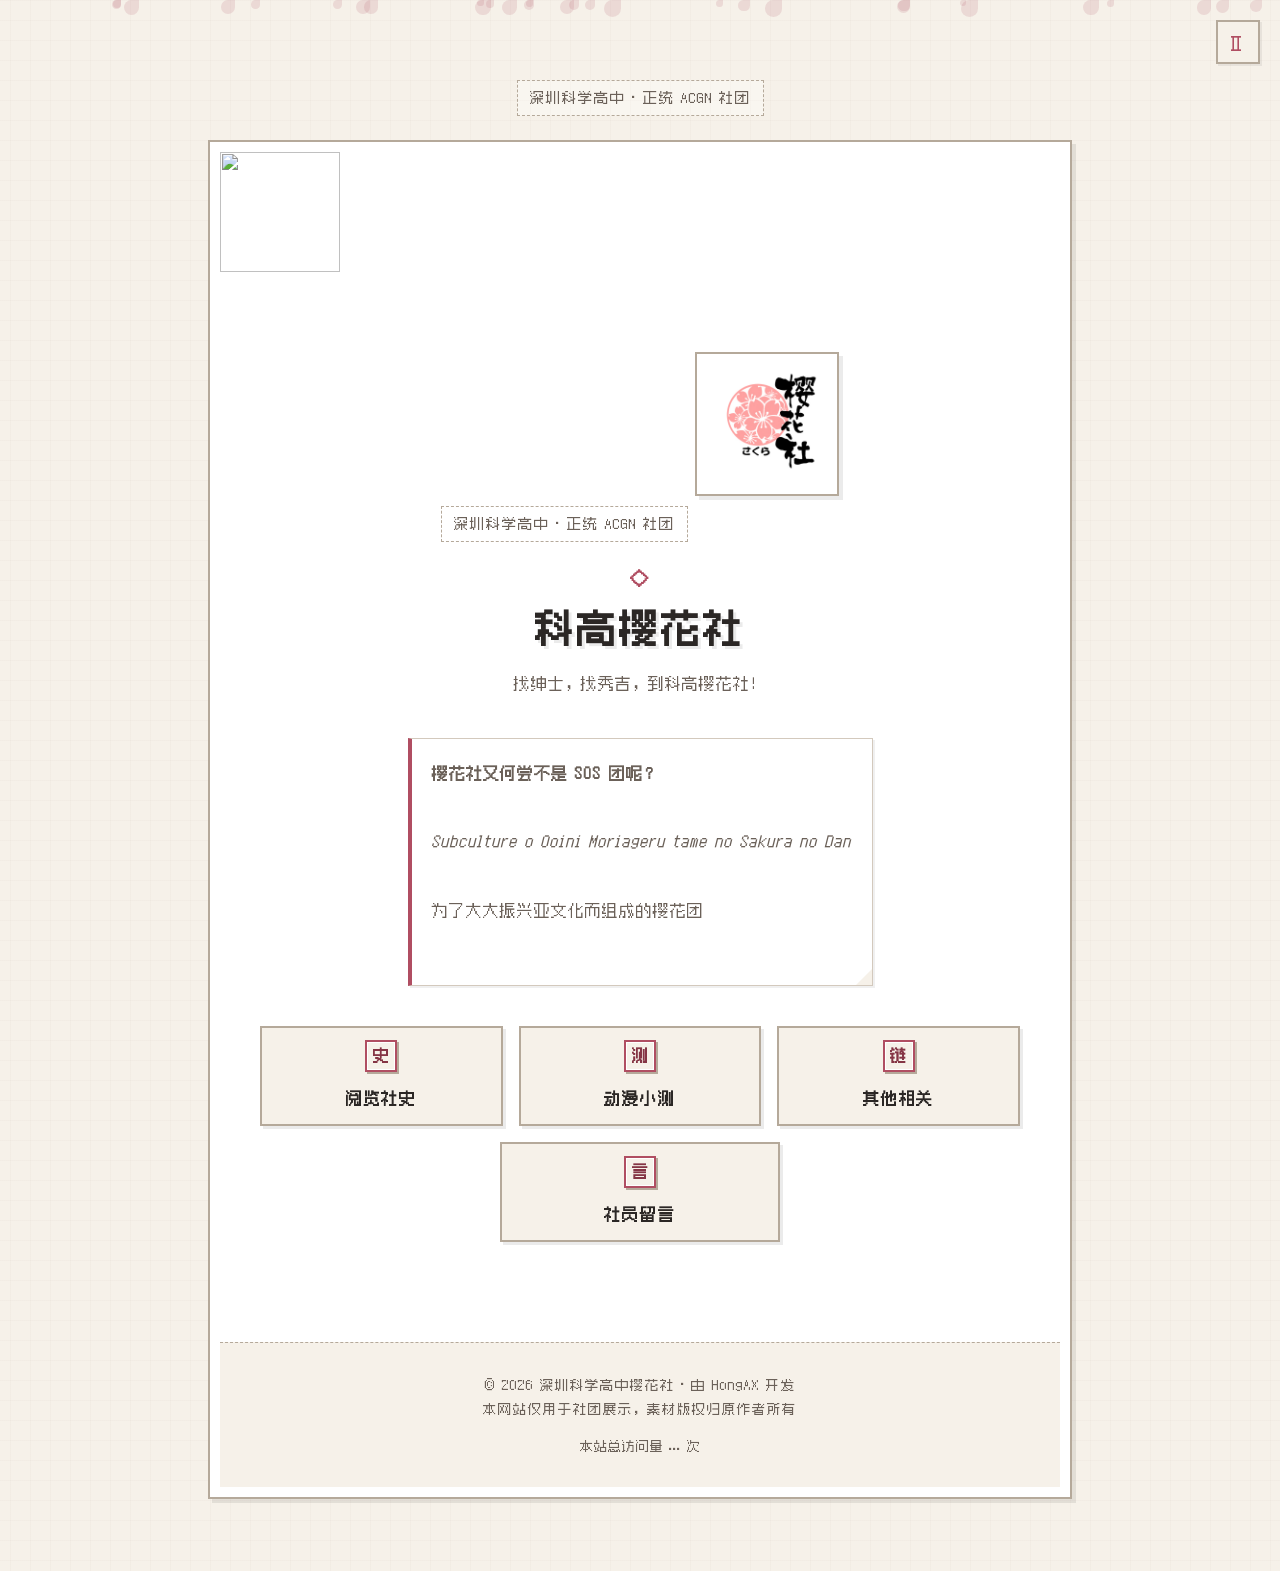
==== commit bb589359: "更新 index.html" ====
--- a/index.html
+++ b/index.html
@@ -12,34 +12,54 @@
     <section class="hero">
         <div class="hero-badge">深圳科学高中 · 正统 ACGN 社团</div>
         <div class="logo-wrapper">
-            <img src="static/image/sakura.png" alt="樱花社社徽">
-        </div>
-        <h1>科高樱花社</h1>
-        <p>历久弥新，为热爱 ACGN 的科高学子提供交流与分享的平台。<br>找绅士，找秀吉，到科高樱花社！</p>
+            <img src=<!DOCTYPE html>
+<html lang="zh-CN">
+<head>
+    <meta charset="UTF-8">
+    <meta name="viewport" content="width=device-width, initial-scale=1.0">
+    <title>科高樱花社 · 深圳科学高中 ACGN 同好会</title>
+    <link rel="stylesheet" href="static/sakura.css">
+</head>
+<body>
+    <div class="sakura-bg" id="sakura-bg"></div>
 
-        <div class="sos-tribute">
-            <p class="sos-line1">樱花社又何尝不是 SOS 团呢？</p>
-            <p class="sos-line2">Subculture o Ooini Moriageru tame no Sakura no Dan</p>
-            <p class="sos-line3">为了大大振兴亚文化而组成的樱花团</p>
+    <section class="hero">
+        <!-- 左侧：主视觉 -->
+        <div class="hero-left">
+            <div class="hero-badge">深圳科学高中 · 正统 ACGN 社团</div>
+            <div class="logo-wrapper">
+                <img src="static/image/sakura.png" alt="樱花社社徽">
+            </div>
+            <h1>科高樱花社</h1>
+            <p>找绅士，找秀吉，到科高樱花社！</p>
         </div>
 
-        <div class="quick-nav">
-            <a href="history/" class="btn-card">
-                <div class="icon-seal">史</div>
-                <span>阅览社史</span>
-            </a>
-            <a href="quiz/" class="btn-card">
-                <div class="icon-seal">测</div>
-                <span>动漫小测</span>
-            </a>
-            <a href="links/" class="btn-card">
-                <div class="icon-seal">链</div>
-                <span>其他相关</span>
-            </a>
-            <a href="comment/" class="btn-card">
-                <div class="icon-seal">言</div>
-                <span>社员留言</span>
-            </a>
+        <!-- 右侧：便签与菜单 -->
+        <div class="hero-right">
+            <div class="sos-tribute">
+                <p class="sos-line1">樱花社又何尝不是 SOS 团呢？</p>
+                <p class="sos-line2">Subculture o Ooini Moriageru tame no Sakura no Dan</p>
+                <p class="sos-line3">为了大大振兴亚文化而组成的樱花团</p>
+            </div>
+
+            <div class="quick-nav">
+                <a href="history/" class="btn-card">
+                    <div class="icon-seal">史</div>
+                    <span>阅览社史</span>
+                </a>
+                <a href="quiz/" class="btn-card">
+                    <div class="icon-seal">测</div>
+                    <span>动漫小测</span>
+                </a>
+                <a href="links/" class="btn-card">
+                    <div class="icon-seal">链</div>
+                    <span>其他相关</span>
+                </a>
+                <a href="comment/" class="btn-card">
+                    <div class="icon-seal">言</div>
+                    <span>社员留言</span>
+                </a>
+            </div>
         </div>
     </section>
 
@@ -65,6 +85,13 @@
             sakuraBg.appendChild(sakura);
         }
     </script>
+
+    <script>
+      if ('serviceWorker' in navigator) {
+        navigator.serviceWorker.register('/sakura/sw.js');
+      }
+    </script>
+
     <script src="static/music-player.js" data-src="static/music/music.mp3"></script>
     <script defer src="https://events.vercount.one/js"></script>
 </body>
--- a/static/sakura.css
+++ b/static/sakura.css
@@ -1070,4 +1070,161 @@
     font-size: 0.85rem;
     color: var(--text-sub);
     line-height: 1.5;
+}
+
+/* ============================================================
+   同好群卡片专属样式
+   ============================================================ */
+
+.group-card {
+    display: flex;
+    align-items: center;
+    gap: 16px;
+    padding: 16px 20px;
+    text-decoration: none;
+    color: var(--text-main);
+    background: #fff;
+    border: 1px solid var(--border-color);
+    box-shadow: 2px 2px 0 var(--border-color);
+    transition: all 0.15s ease;
+}
+
+.group-card:hover {
+    border-color: var(--sakura-pink);
+    box-shadow: 3px 3px 0 rgba(176, 78, 98, 0.15);
+    transform: translateY(-2px);
+}
+
+.group-card:active {
+    transform: translate(2px, 2px);
+    box-shadow: none;
+}
+
+.group-avatar {
+    width: 52px;
+    height: 52px;
+    border-radius: 4px; /* 配合像素风用微圆角 */
+    border: 1px solid var(--border-dark);
+    object-fit: cover;
+    flex-shrink: 0;
+    background: var(--bg-color);
+}
+
+.group-meta {
+    display: flex;
+    flex-wrap: wrap;
+    align-items: center;
+    gap: 8px;
+    margin-top: 6px;
+}
+
+.group-tag {
+    font-size: 0.75rem;
+    color: var(--sakura-dark);
+    background: rgba(176, 78, 98, 0.1);
+    border: 1px solid rgba(176, 78, 98, 0.2);
+    padding: 2px 8px;
+    border-radius: 2px;
+    font-weight: 500;
+}
+
+.group-qq {
+    font-size: 0.8rem;
+    color: var(--text-sub);
+}
+
+@media (max-width: 600px) {
+    .group-card {
+        padding: 12px 14px;
+    }
+    .group-avatar {
+        width: 44
+        height: 44px;
+    }
+}
+
+/* ============================================================
+   相关链接页 - 真实 Logo 图标样式
+   ============================================================ */
+
+.link-avatar {
+    width: 44px;
+    height: 44px;
+    border-radius: 4px; /* 配合复古风的小圆角 */
+    border: 1px solid var(--border-dark);
+    object-fit: cover; /* 保证图片不变形 */
+    flex-shrink: 0;
+    background: var(--bg-color);
+    box-shadow: 1px 1px 0 rgba(0, 0, 0, 0.05); /* 微弱的相框立体感 */
+    transition: transform 0.2s ease;
+}
+
+/* 鼠标悬停时图标微微放大，增加互动感 */
+.link-card:hover .link-avatar {
+    transform: scale(1.05);
+}
+
+/* 手机端稍微缩小图标 */
+@media (max-width: 600px) {
+    .link-avatar {
+        width: 40px;
+        height: 40px;
+    }
+}
+
+/* ============================================================
+   主页按钮：复古文字印章图标
+   ============================================================ */
+
+/* 替代原来的 .icon 样式 */
+.icon-seal {
+    display: flex;
+    align-items: center;
+    justify-content: center;
+    width: 32px;
+    height: 32px;
+    margin-bottom: 12px;
+    font-size: 1rem;
+    font-weight: 600;
+    color: var(--sakura-dark);
+    
+    /* 做成一个复古的方形印鉴 */
+    background: var(--bg-color);
+    border: 2px solid var(--sakura-pink);
+    box-shadow: 2px 2px 0 var(--border-dark);
+    
+    /* 内发光，模拟一点纸质的凹陷感 */
+    box-shadow: inset 0 0 0 1px #fff, 2px 2px 0 var(--border-dark);
+    
+    transition: all 0.2s;
+}
+
+/* 当鼠标悬浮在卡片上时，印章的交互反馈 */
+.btn-card:hover .icon-seal {
+    background: var(--sakura-pink);
+    color: #fff;
+    border-color: var(--sakura-dark);
+    box-shadow: inset 0 0 0 1px var(--sakura-light), 2px 2px 0 var(--sakura-dark);
+}
+
+.btn-card:active .icon-seal {
+    transform: translate(2px, 2px);
+    box-shadow: none;
+}
+
+/* 确保卡片内部的 span 文字不受影响 */
+.btn-card span {
+    font-weight: 600;
+    color: var(--text-main);
+    font-size: 1rem;
+    letter-spacing: 0.05em;
+    transition: color 0.2s;
+}
+
+.btn-card:hover span {
+    color: var(--sakura-dark);
+}
+
+.giscus {
+    margin-top: 20px;
 }
--- a/static/sakura.css
+++ b/static/sakura.css
@@ -1070,4 +1070,161 @@
     font-size: 0.85rem;
     color: var(--text-sub);
     line-height: 1.5;
+}
+
+/* ============================================================
+   同好群卡片专属样式
+   ============================================================ */
+
+.group-card {
+    display: flex;
+    align-items: center;
+    gap: 16px;
+    padding: 16px 20px;
+    text-decoration: none;
+    color: var(--text-main);
+    background: #fff;
+    border: 1px solid var(--border-color);
+    box-shadow: 2px 2px 0 var(--border-color);
+    transition: all 0.15s ease;
+}
+
+.group-card:hover {
+    border-color: var(--sakura-pink);
+    box-shadow: 3px 3px 0 rgba(176, 78, 98, 0.15);
+    transform: translateY(-2px);
+}
+
+.group-card:active {
+    transform: translate(2px, 2px);
+    box-shadow: none;
+}
+
+.group-avatar {
+    width: 52px;
+    height: 52px;
+    border-radius: 4px; /* 配合像素风用微圆角 */
+    border: 1px solid var(--border-dark);
+    object-fit: cover;
+    flex-shrink: 0;
+    background: var(--bg-color);
+}
+
+.group-meta {
+    display: flex;
+    flex-wrap: wrap;
+    align-items: center;
+    gap: 8px;
+    margin-top: 6px;
+}
+
+.group-tag {
+    font-size: 0.75rem;
+    color: var(--sakura-dark);
+    background: rgba(176, 78, 98, 0.1);
+    border: 1px solid rgba(176, 78, 98, 0.2);
+    padding: 2px 8px;
+    border-radius: 2px;
+    font-weight: 500;
+}
+
+.group-qq {
+    font-size: 0.8rem;
+    color: var(--text-sub);
+}
+
+@media (max-width: 600px) {
+    .group-card {
+        padding: 12px 14px;
+    }
+    .group-avatar {
+        width: 44
+        height: 44px;
+    }
+}
+
+/* ============================================================
+   相关链接页 - 真实 Logo 图标样式
+   ============================================================ */
+
+.link-avatar {
+    width: 44px;
+    height: 44px;
+    border-radius: 4px; /* 配合复古风的小圆角 */
+    border: 1px solid var(--border-dark);
+    object-fit: cover; /* 保证图片不变形 */
+    flex-shrink: 0;
+    background: var(--bg-color);
+    box-shadow: 1px 1px 0 rgba(0, 0, 0, 0.05); /* 微弱的相框立体感 */
+    transition: transform 0.2s ease;
+}
+
+/* 鼠标悬停时图标微微放大，增加互动感 */
+.link-card:hover .link-avatar {
+    transform: scale(1.05);
+}
+
+/* 手机端稍微缩小图标 */
+@media (max-width: 600px) {
+    .link-avatar {
+        width: 40px;
+        height: 40px;
+    }
+}
+
+/* ============================================================
+   主页按钮：复古文字印章图标
+   ============================================================ */
+
+/* 替代原来的 .icon 样式 */
+.icon-seal {
+    display: flex;
+    align-items: center;
+    justify-content: center;
+    width: 32px;
+    height: 32px;
+    margin-bottom: 12px;
+    font-size: 1rem;
+    font-weight: 600;
+    color: var(--sakura-dark);
+    
+    /* 做成一个复古的方形印鉴 */
+    background: var(--bg-color);
+    border: 2px solid var(--sakura-pink);
+    box-shadow: 2px 2px 0 var(--border-dark);
+    
+    /* 内发光，模拟一点纸质的凹陷感 */
+    box-shadow: inset 0 0 0 1px #fff, 2px 2px 0 var(--border-dark);
+    
+    transition: all 0.2s;
+}
+
+/* 当鼠标悬浮在卡片上时，印章的交互反馈 */
+.btn-card:hover .icon-seal {
+    background: var(--sakura-pink);
+    color: #fff;
+    border-color: var(--sakura-dark);
+    box-shadow: inset 0 0 0 1px var(--sakura-light), 2px 2px 0 var(--sakura-dark);
+}
+
+.btn-card:active .icon-seal {
+    transform: translate(2px, 2px);
+    box-shadow: none;
+}
+
+/* 确保卡片内部的 span 文字不受影响 */
+.btn-card span {
+    font-weight: 600;
+    color: var(--text-main);
+    font-size: 1rem;
+    letter-spacing: 0.05em;
+    transition: color 0.2s;
+}
+
+.btn-card:hover span {
+    color: var(--sakura-dark);
+}
+
+.giscus {
+    margin-top: 20px;
 }
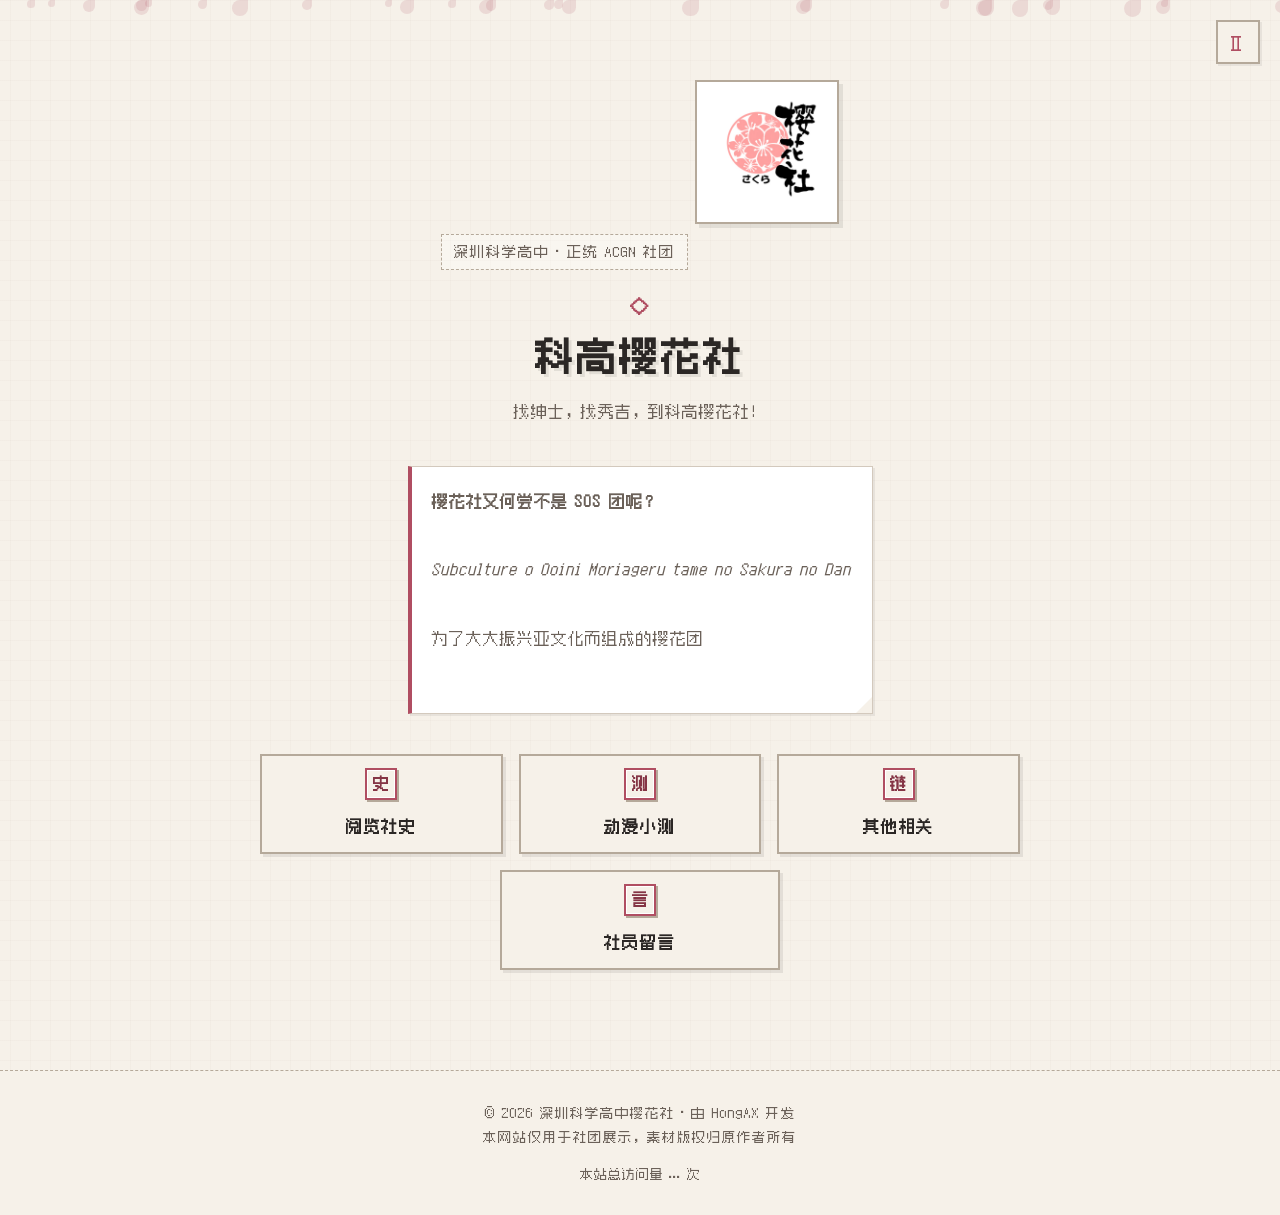
==== commit 175e7c3f: "更新 index.html" ====
--- a/index.html
+++ b/index.html
@@ -1,18 +1,4 @@
 <!DOCTYPE html>
-<html lang="zh-CN">
-<head>
-    <meta charset="UTF-8">
-    <meta name="viewport" content="width=device-width, initial-scale=1.0">
-    <title>科高樱花社 · 深圳科学高中 ACGN 同好会</title>
-    <link rel="stylesheet" href="static/sakura.css">
-</head>
-<body>
-    <div class="sakura-bg" id="sakura-bg"></div>
-
-    <section class="hero">
-        <div class="hero-badge">深圳科学高中 · 正统 ACGN 社团</div>
-        <div class="logo-wrapper">
-            <img src=<!DOCTYPE html>
 <html lang="zh-CN">
 <head>
     <meta charset="UTF-8">
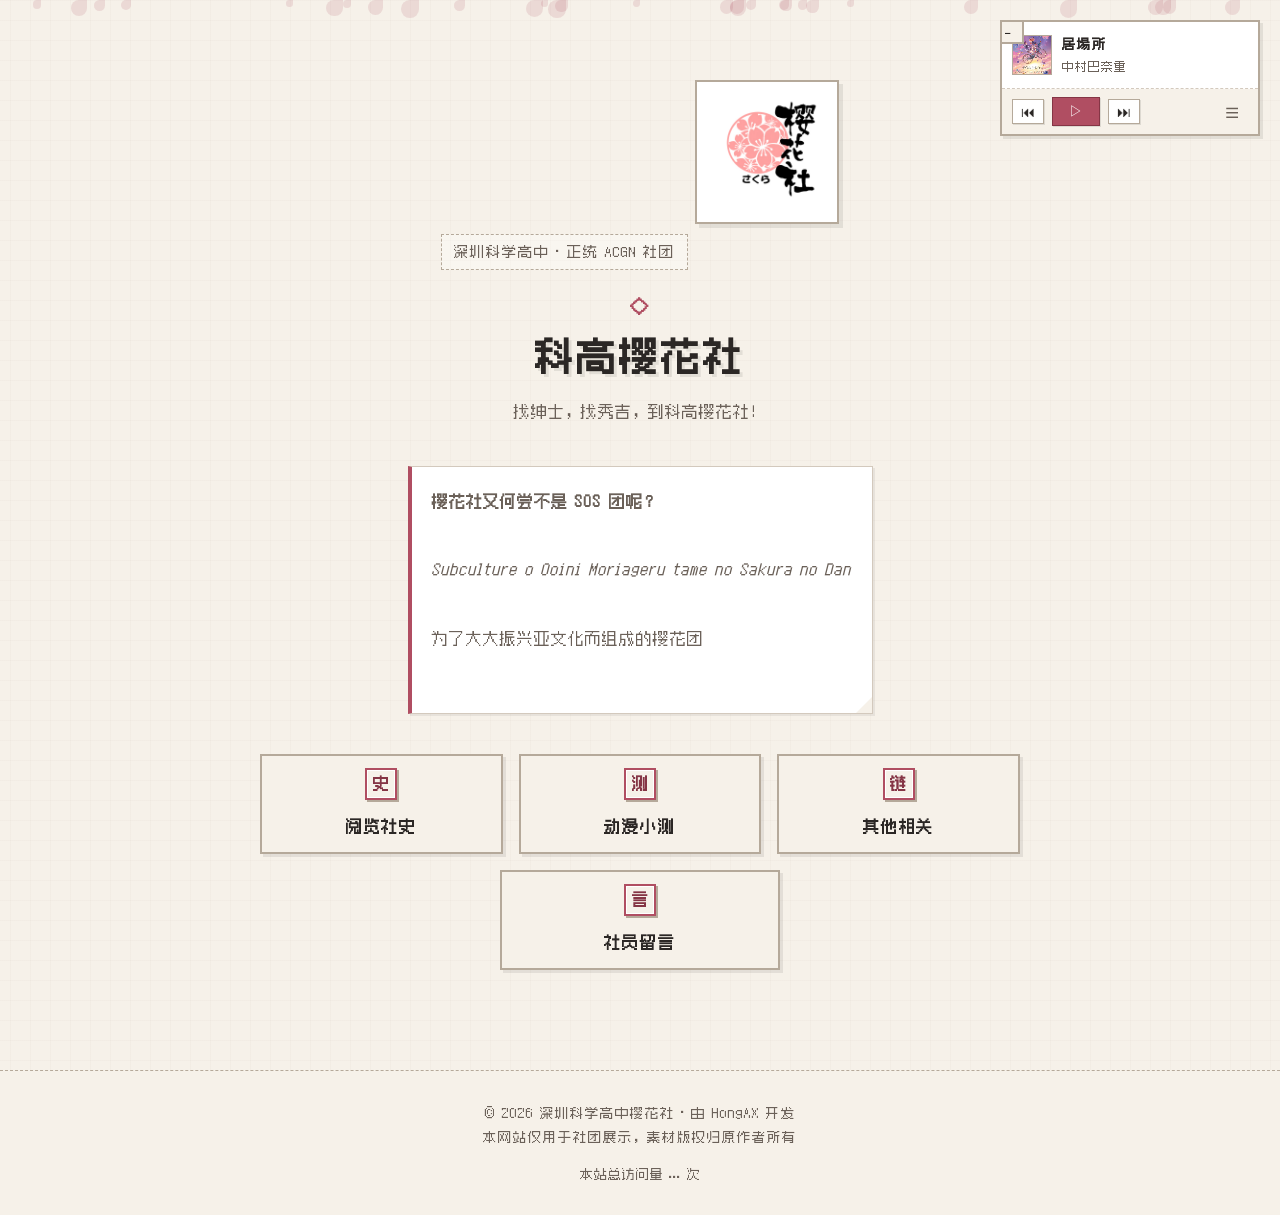
==== commit 8818e6d9: "更新 index.html" ====
--- a/index.html
+++ b/index.html
@@ -73,8 +73,17 @@
     </script>
 
     <script>
+      // 注册 Service Worker
       if ('serviceWorker' in navigator) {
-        navigator.serviceWorker.register('/sakura/sw.js');
+        window.addEventListener('load', () => {
+          navigator.serviceWorker.register('./sw.js') // 相对路径，找到根目录的 sw.js
+            .then(registration => {
+              console.log('✅ Service Worker 注册成功，作用域:', registration.scope);
+            })
+            .catch(err => {
+              console.error('❌ Service Worker 注册失败:', err);
+            });
+        });
       }
     </script>
 
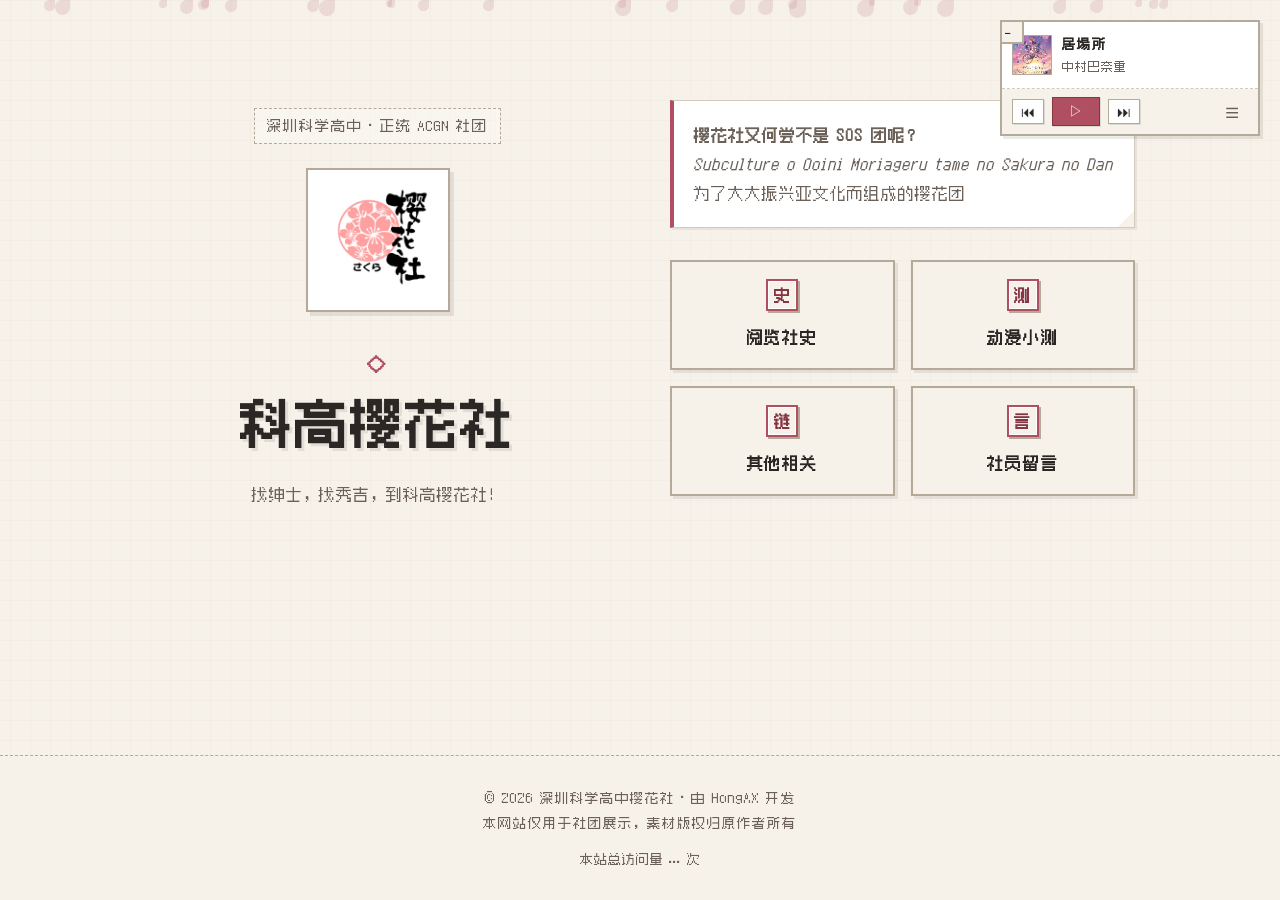
==== commit 78b89d52: "更新 index.html" ====
--- a/index.html
+++ b/index.html
@@ -4,6 +4,13 @@
     <meta charset="UTF-8">
     <meta name="viewport" content="width=device-width, initial-scale=1.0">
     <title>科高樱花社 · 深圳科学高中 ACGN 同好会</title>
+    <meta name="description" content="深圳科学高中 ACGN 同好会。">
+    <meta property="og:type" content="website">
+    <meta property="og:site_name" content="科高樱花社">
+    <meta property="og:title" content="社团主页 · 科高樱花社">
+    <meta property="og:description" content="深圳科学高中 ACGN 同好会。">
+    <meta property="og:url" content="https://hongaxe.github.io/sakura/">
+    <meta property="og:image" content="https://hongaxe.github.io/sakura/static/image/sakura.png">
     <link rel="stylesheet" href="static/sakura.css">
 </head>
 <body>
--- a/static/sakura.css
+++ b/static/sakura.css
@@ -199,6 +199,7 @@
    二、主页样式
    ============================================================ */
 
+/* 基础（移动端 / 中等宽度）：垂直居中单列 */
 .hero {
     display: flex;
     flex-direction: column;
@@ -206,6 +207,15 @@
     justify-content: center;
     text-align: center;
     padding: 80px 20px 40px;
+}
+
+/* 左侧主视觉容器：强制居中 */
+.hero-left {
+    display: flex;
+    flex-direction: column;
+    align-items: center; 
+    text-align: center;
+    width: 100%;
 }
 
 .hero-badge {
@@ -243,7 +253,6 @@
     margin-bottom: 40px;
 }
 
-/* 社徽 Logo：做成像素相框 */
 .logo-wrapper {
     margin-bottom: 32px;
     display: inline-block;
@@ -266,16 +275,17 @@
     transform: scale(1.05);
 }
 
-/* 快捷入口：做成实体按键 */
+/* 快捷入口：改为 2x2 网格，解决 3+1 问题 */
 .quick-nav {
-    display: flex;
+    display: grid;
+    grid-template-columns: repeat(2, 1fr);
     gap: 16px;
     justify-content: center;
-    flex-wrap: wrap;
-    margin-bottom: 60px;
+    margin-bottom: 20px;
     width: 100%;
-    max-width: 800px;
-    padding: 0 20px;
+    max-width: 520px; /* 限制最大宽度，防止中等屏幕下拉得奇形怪状 */
+    margin-left: auto;
+    margin-right: auto;
 }
 
 .btn-card {
@@ -283,9 +293,7 @@
     flex-direction: column;
     align-items: center;
     justify-content: center;
-    flex: 1;
-    min-width: 200px;
-    max-width: 280px;
+    width: 100%;
     height: 100px;
     background: var(--bg-color);
     text-decoration: none;
@@ -296,21 +304,6 @@
     padding: 16px;
 }
 
-.btn-card:hover {
-    background: #fff;
-    border-color: var(--sakura-pink);
-    color: var(--sakura-pink);
-}
-
-.btn-card:active {
-    transform: translate(3px, 3px);
-    box-shadow: none;
-}
-
-.btn-card .icon { font-size: 1.5rem; margin-bottom: 10px; color: var(--sakura-pink); }
-.btn-card span { font-weight: 600; font-size: 1rem; }
-
-/* S.O.S. 团致敬：做成纸质便签 */
 .sos-tribute {
     margin-top: 0;
     margin-bottom: 40px;
@@ -320,12 +313,12 @@
     border-left: 4px solid var(--sakura-pink);
     box-shadow: var(--shadow-hard-sm);
     text-align: left;
+    width: 100%;
     max-width: 520px;
     display: inline-block;
     position: relative;
 }
 
-/* 便签的折角装饰 */
 .sos-tribute::after {
     content: '';
     position: absolute;
@@ -336,6 +329,75 @@
     border-color: transparent transparent var(--bg-color) transparent;
 }
 
+/* ============================================================
+   重点：宽屏（PC端 > 860px）双栏排版
+   ============================================================ */
+@media (min-width: 860px) {
+    .hero {
+        display: grid;
+        grid-template-columns: 1fr 1fr;
+        gap: 60px;
+        max-width: 1100px;
+        margin: 0 auto;
+        padding: 100px 40px 60px;
+        align-items: center;
+    }
+
+    /* 让宽屏下的左侧内容也保持居中平衡 */
+    .hero-left {
+        align-items: center;
+        text-align: center;
+    }
+
+    .hero h1 {
+        font-size: 3.2rem;
+        margin-bottom: 24px;
+    }
+
+    .hero p {
+        margin-bottom: 0;
+    }
+
+    .logo-wrapper {
+        margin-bottom: 40px;
+    }
+
+    /* 右侧功能区 */
+    .hero-right {
+        display: flex;
+        flex-direction: column;
+        gap: 32px;
+    }
+
+    .sos-tribute {
+        max-width: 100%;
+        margin-bottom: 0;
+    }
+
+    /* 宽屏下取消限制，让 2x2 按钮占满右栏 */
+    .quick-nav {
+        max-width: none;
+    }
+
+    .btn-card {
+        height: 110px;
+    }
+}
+
+/* 悬浮和按压交互保持不变 */
+.btn-card:hover {
+    background: #fff;
+    border-color: var(--sakura-pink);
+    color: var(--sakura-pink);
+}
+
+.btn-card:active {
+    transform: translate(3px, 3px);
+    box-shadow: none;
+}
+
+.btn-card span { font-weight: 600; font-size: 1rem; }
+
 .sos-line1 {
     font-size: 0.95rem;
     color: var(--sakura-dark);
@@ -351,6 +413,68 @@
 .sos-line3 {
     font-size: 0.85rem;
     color: var(--text-sub);
+}
+
+/* ============================================================
+   主页移动端（竖屏）精细微调：解决比例失调与折行问题
+   ============================================================ */
+@media (max-width: 600px) {
+    /* 1. 优化 S.O.S 便签内部排版 */
+    .sos-tribute {
+        padding: 16px;
+        margin-bottom: 32px;
+    }
+    
+    .sos-tribute p {
+        line-height: 1.5; /* 强制缩小行高，让中英文排版更紧凑 */
+    }
+
+    .sos-line1 {
+        font-size: 0.9rem;
+        margin-bottom: 10px;
+    }
+
+    .sos-line2 {
+        font-size: 0.7rem;
+        margin-bottom: 16px; /* 英文和中文之间留点呼吸感，但不要太大 */
+        word-break: break-word;
+    }
+
+    .sos-line3 {
+        font-size: 0.8rem;
+        /* 防止“樱花团”被生硬拆成“樱花”和“团”两行 */
+        word-break: keep-all; 
+    }
+
+    /* 2. 优化大标题下的副标题 */
+    .hero p {
+        font-size: 0.9rem; /* 稍微缩小字号 */
+        line-height: 1.6;
+        margin-bottom: 32px;
+        padding: 0 10px;
+    }
+
+    /* 3. 优化四宫格按钮的大小与间距 */
+    .quick-nav {
+        gap: 12px; /* 缩小按钮之间的缝隙 */
+        max-width: 100%; /* 撑满屏幕宽度 */
+    }
+
+    .btn-card {
+        height: 85px; /* 降低高度，显得不那么笨重 */
+        padding: 10px;
+    }
+
+    .icon-seal {
+        width: 28px;
+        height: 28px;
+        font-size: 0.95rem;
+        margin-bottom: 8px;
+    }
+
+    .btn-card span {
+        font-size: 0.9rem;
+    }
 }
 
 /* ============================================================
@@ -1138,7 +1262,7 @@
         padding: 12px 14px;
     }
     .group-avatar {
-        width: 44
+        width: 44px;
         height: 44px;
     }
 }
